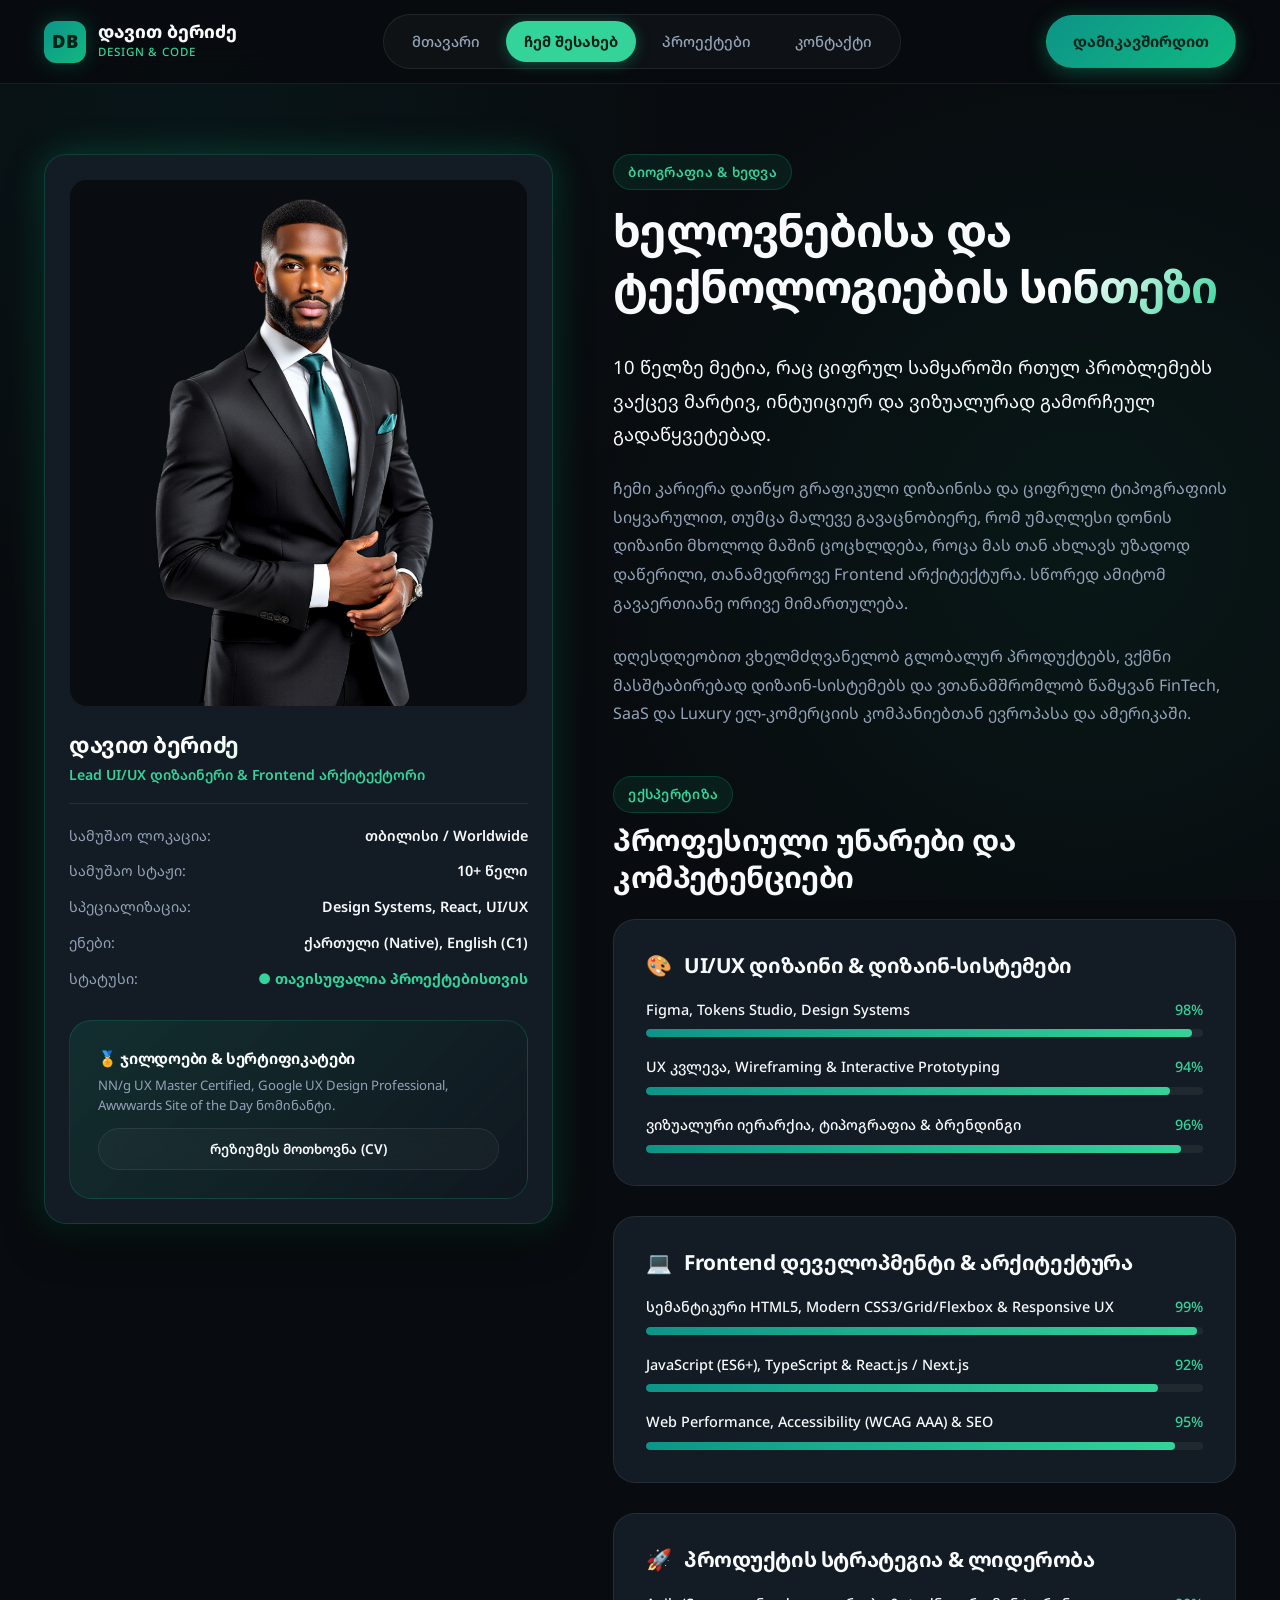
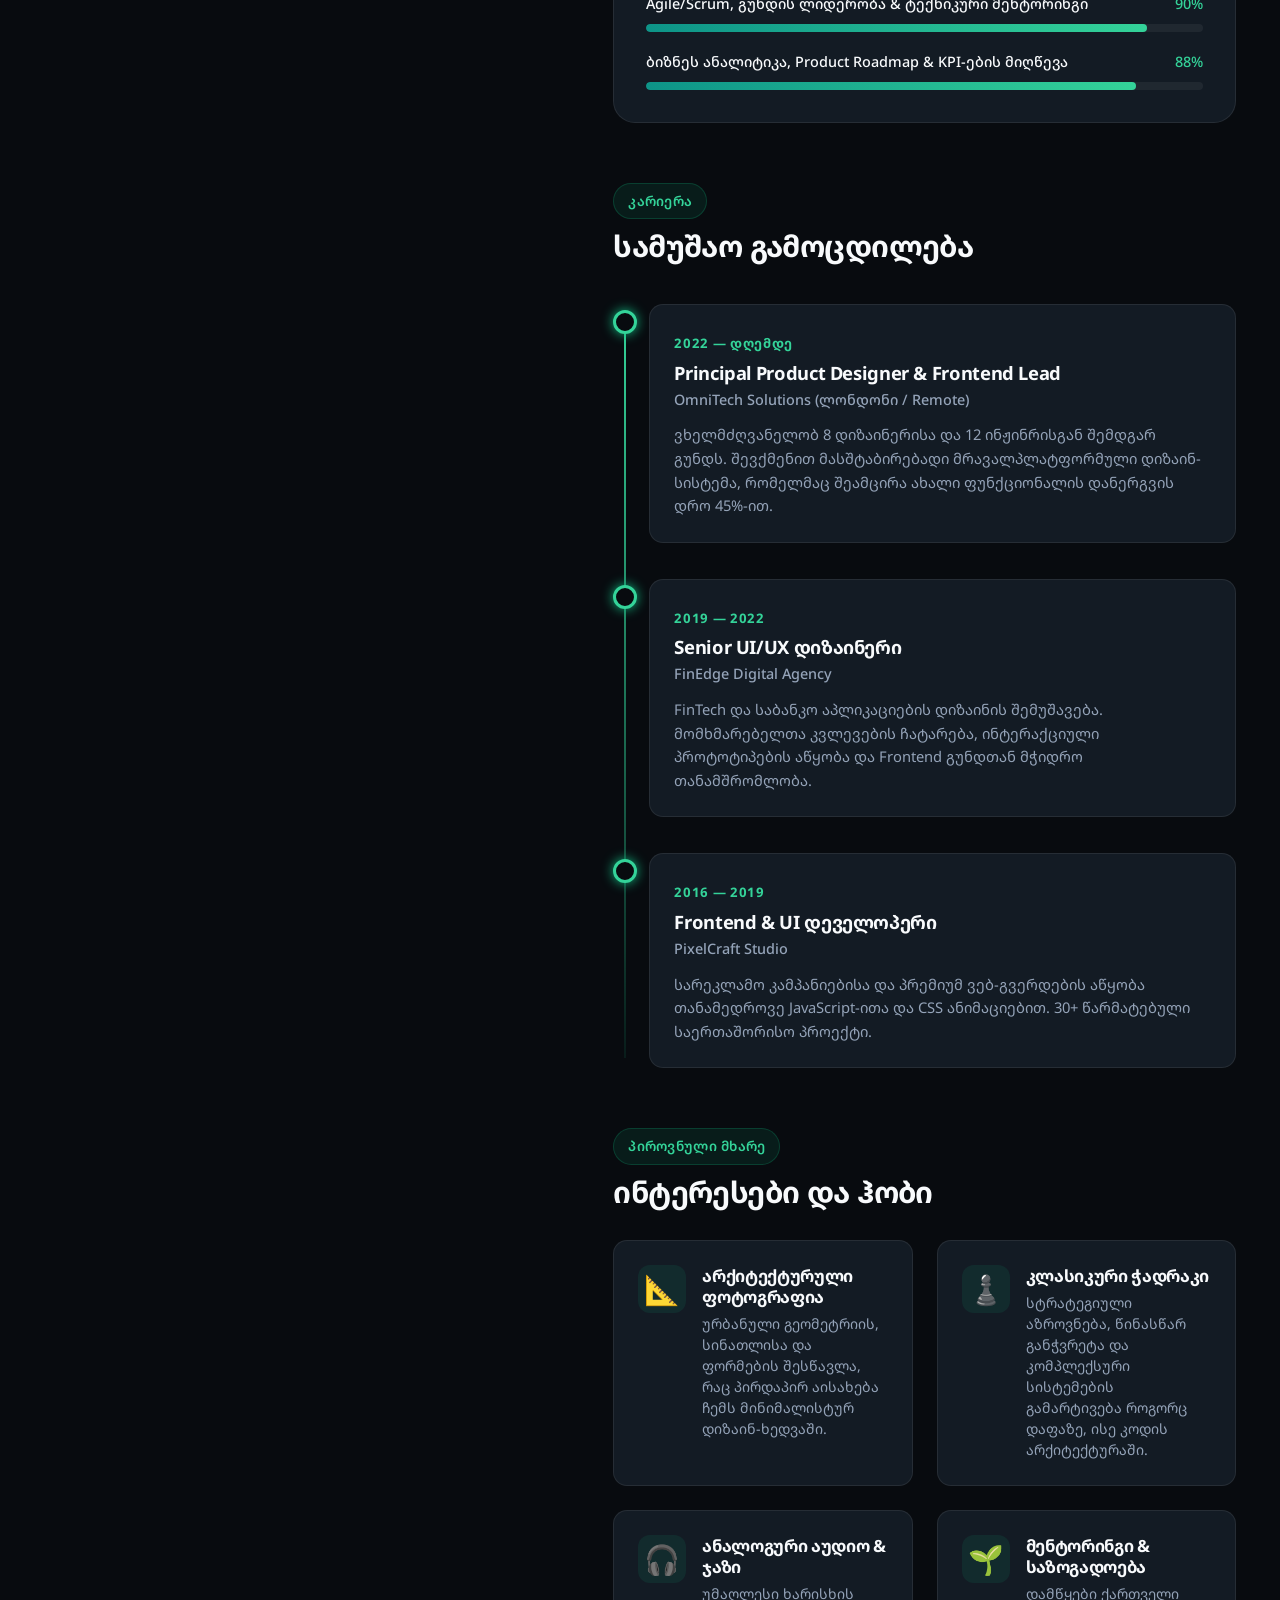
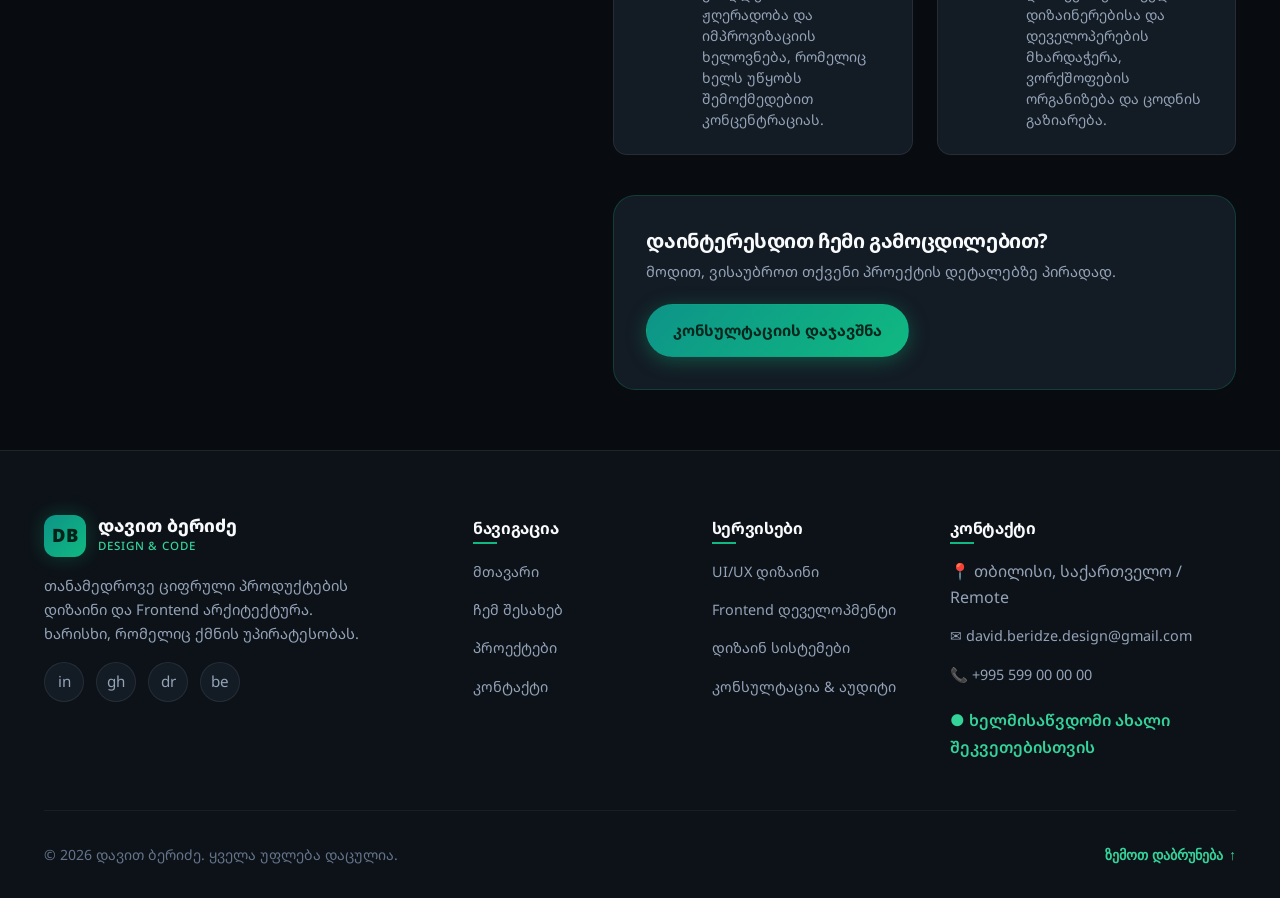
==== about.html @ 2d53b2ba "Add files via upload" ====
<!DOCTYPE html>
<html lang="ka">
<head>
  <meta charset="UTF-8">
  <meta name="viewport" content="width=device-width, initial-scale=1.0">
  <title>ჩემ შესახებ — დავით ბერიძე | Lead UI/UX დიზაინერი & Frontend არქიტექტორი</title>
  <meta name="description" content="დავით ბერიძის დეტალური ბიოგრაფია, 10+ წლიანი გამოცდილება, ტექნოლოგიური უნარები, კარიერული გზა და ინტერესები.">
  
  <!-- Google Fonts: Noto Sans Georgian & Inter -->
  <link rel="preconnect" href="https://fonts.googleapis.com">
  <link rel="preconnect" href="https://fonts.gstatic.com" crossorigin>
  <link href="https://fonts.googleapis.com/css2?family=Inter:wght@300;400;500;600;700;800&family=Noto+Sans+Georgian:wght@300;400;500;600;700;800&display=swap" rel="stylesheet">
  
  <!-- External Master Stylesheet -->
  <link rel="stylesheet" href="assets/css/style.css">

  <!-- Embedded Component Styles -->
  <style>
    /* About Page Specific Styles */
    .about-hero {
      padding: 70px 0 60px 0;
      position: relative;
    }

    .about-grid {
      display: grid;
      grid-template-columns: 0.9fr 1.1fr;
      gap: 60px;
      align-items: flex-start;
    }

    .about-profile-card {
      position: sticky;
      top: 110px;
      background: var(--bg-surface);
      border: 1px solid var(--emerald-border);
      border-radius: var(--radius-lg);
      padding: 24px;
      box-shadow: 0 20px 45px -10px rgba(0, 0, 0, 0.6), var(--shadow-glow);
    }

    .about-image-holder {
      border-radius: 18px;
      overflow: hidden;
      background: #090c10;
      aspect-ratio: 1 / 1.15;
      margin-bottom: 24px;
      position: relative;
      border: 1px solid rgba(255,255,255,0.06);
    }

    .about-image-holder img {
      width: 100%;
      height: 100%;
      object-fit: cover;
      object-position: top center;
    }

    .profile-meta-list {
      list-style: none;
      display: flex;
      flex-direction: column;
      gap: 12px;
      border-top: 1px solid var(--border-subtle);
      padding-top: 20px;
      margin-top: 10px;
      font-size: 0.9rem;
    }

    .profile-meta-item {
      display: flex;
      justify-content: space-between;
      color: var(--text-secondary);
    }

    .profile-meta-item strong {
      color: var(--text-primary);
      font-weight: 600;
    }

    /* Bio Narrative */
    .about-content-body h1 {
      font-size: 2.8rem;
      margin-bottom: 20px;
      letter-spacing: -0.02em;
    }

    .lead-paragraph {
      font-size: 1.15rem;
      line-height: 1.8;
      color: var(--text-primary);
      margin-bottom: 24px;
      font-weight: 400;
    }

    .bio-text {
      font-size: 1rem;
      line-height: 1.8;
      color: var(--text-secondary);
      margin-bottom: 24px;
    }

    /* Skills Grid */
    .skills-category {
      background: var(--bg-surface);
      border: 1px solid var(--border-subtle);
      border-radius: var(--radius-lg);
      padding: 32px;
      margin-bottom: 30px;
      transition: all var(--transition-normal);
    }

    .skills-category:hover {
      border-color: var(--emerald-border);
      box-shadow: 0 10px 25px -5px rgba(0,0,0,0.4);
    }

    .skills-category h3 {
      font-size: 1.3rem;
      margin-bottom: 20px;
      display: flex;
      align-items: center;
      gap: 12px;
    }

    .skill-bar-wrap {
      margin-bottom: 18px;
    }

    .skill-bar-wrap:last-child {
      margin-bottom: 0;
    }

    .skill-info {
      display: flex;
      justify-content: space-between;
      margin-bottom: 8px;
      font-size: 0.9rem;
      font-weight: 500;
    }

    .skill-progress-bg {
      height: 8px;
      background: rgba(255, 255, 255, 0.06);
      border-radius: var(--radius-full);
      overflow: hidden;
      position: relative;
    }

    .skill-progress-fill {
      height: 100%;
      background: linear-gradient(90deg, var(--emerald-teal), var(--emerald-light));
      border-radius: var(--radius-full);
    }

    /* Timeline Section */
    .timeline {
      position: relative;
      padding-left: 36px;
      margin-top: 40px;
    }

    .timeline::before {
      content: '';
      position: absolute;
      left: 11px;
      top: 10px;
      bottom: 10px;
      width: 2px;
      background: linear-gradient(180deg, var(--emerald-light) 0%, rgba(16, 185, 129, 0.1) 100%);
    }

    .timeline-item {
      position: relative;
      margin-bottom: 36px;
    }

    .timeline-item:last-child {
      margin-bottom: 0;
    }

    .timeline-dot {
      position: absolute;
      left: -36px;
      top: 6px;
      width: 24px;
      height: 24px;
      border-radius: 50%;
      background: var(--bg-primary);
      border: 3px solid var(--emerald-light);
      box-shadow: 0 0 12px var(--emerald-primary);
    }

    .timeline-card {
      background: var(--bg-surface);
      border: 1px solid var(--border-subtle);
      border-radius: var(--radius-md);
      padding: 24px;
      transition: all var(--transition-normal);
    }

    .timeline-card:hover {
      border-color: var(--emerald-border);
      transform: translateX(6px);
    }

    .timeline-period {
      font-size: 0.82rem;
      color: var(--emerald-light);
      font-weight: 700;
      margin-bottom: 6px;
      display: inline-block;
      text-transform: uppercase;
      letter-spacing: 0.05em;
    }

    .timeline-role {
      font-size: 1.15rem;
      margin-bottom: 4px;
      color: var(--text-primary);
    }

    .timeline-company {
      font-size: 0.9rem;
      color: var(--text-secondary);
      margin-bottom: 12px;
      font-weight: 500;
    }

    .timeline-desc {
      font-size: 0.92rem;
      color: var(--text-secondary);
      line-height: 1.6;
    }

    /* Hobbies Grid */
    .hobbies-grid {
      display: grid;
      grid-template-columns: repeat(2, 1fr);
      gap: 24px;
      margin-top: 30px;
    }

    .hobby-card {
      background: var(--bg-surface);
      border: 1px solid var(--border-subtle);
      border-radius: var(--radius-md);
      padding: 24px;
      display: flex;
      align-items: flex-start;
      gap: 16px;
      transition: all var(--transition-normal);
    }

    .hobby-card:hover {
      border-color: var(--emerald-border);
      transform: translateY(-4px);
    }

    .hobby-icon {
      font-size: 1.8rem;
      background: rgba(16, 185, 129, 0.1);
      width: 48px;
      height: 48px;
      border-radius: 12px;
      display: flex;
      align-items: center;
      justify-content: center;
      flex-shrink: 0;
    }

    .hobby-info h4 {
      font-size: 1.05rem;
      margin-bottom: 6px;
      color: var(--text-primary);
    }

    .hobby-info p {
      font-size: 0.88rem;
      color: var(--text-secondary);
      line-height: 1.5;
    }

    /* Aside Highlights Widget */
    .aside-highlight-box {
      background: linear-gradient(135deg, rgba(16, 185, 129, 0.12) 0%, rgba(13, 20, 28, 0.6) 100%), var(--bg-surface);
      border: 1px solid var(--emerald-border);
      border-radius: var(--radius-lg);
      padding: 28px;
      margin-top: 30px;
    }

    @media (max-width: 1024px) {
      .about-hero {
        padding: 48px 0 40px 0;
      }
      .about-grid {
        grid-template-columns: 1fr;
        gap: 44px;
      }
      .about-profile-card {
        position: static;
        max-width: 460px;
        margin: 0 auto;
        width: 100%;
      }
      .about-content-body h1 {
        font-size: clamp(2rem, 4.5vw, 2.5rem);
      }
    }

    @media (max-width: 768px) {
      .about-hero {
        padding: 36px 0;
      }
      .about-content-body h1 {
        font-size: clamp(1.75rem, 6vw, 2.2rem);
      }
      .lead-paragraph {
        font-size: 1.05rem;
      }
      .skills-category {
        padding: 24px 20px;
        margin-bottom: 20px;
      }
      .skills-category h3 {
        font-size: 1.12rem;
      }
      .skill-info {
        gap: 12px;
        align-items: flex-start;
      }
      .hobbies-grid {
        grid-template-columns: 1fr;
        gap: 16px;
      }
      .timeline {
        padding-left: 28px;
      }
      .timeline::before {
        left: 7px;
      }
      .timeline-dot {
        left: -28px;
        width: 18px;
        height: 18px;
        top: 8px;
      }
      .timeline-card {
        padding: 20px 18px;
      }
    }

    @media (max-width: 480px) {
      .about-profile-card {
        padding: 18px;
      }
      .profile-meta-item {
        flex-direction: column;
        gap: 2px;
      }
      .aside-highlight-box {
        padding: 20px;
      }
      .hobby-card {
        padding: 18px;
        flex-direction: column;
        gap: 12px;
      }
    }
  </style>
</head>
<body>

  <!-- ==========================================================================
       HEADER & NAVIGATION (<header>, <nav>)
       ========================================================================== -->
  <header class="site-header">
    <div class="container header-container">
      <a href="index.html" class="site-logo" aria-label="დავით ბერიძე — მთავარი">
        <div class="logo-symbol">DB</div>
        <div class="logo-text">
          <span class="logo-name">დავით ბერიძე</span>
          <span class="logo-sub">Design & Code</span>
        </div>
      </a>

      <!-- Main Navigation Menu (Desktop Bar + Tablet/Phone Slide Drawer) -->
      <nav class="main-nav" id="main-navigation" aria-label="მთავარი ნავიგაცია">
        <div class="nav-drawer-header">
          <span class="nav-drawer-label">მენიუ</span>
          <span class="nav-drawer-status"><span class="badge-dot"></span> Online</span>
        </div>

        <ul class="nav-list">
          <li><a href="index.html" class="nav-link">მთავარი</a></li>
          <li><a href="about.html" class="nav-link active" aria-current="page">ჩემ შესახებ</a></li>
          <li><a href="projects.html" class="nav-link">პროექტები</a></li>
          <li><a href="contact.html" class="nav-link">კონტაქტი</a></li>
        </ul>

        <div class="nav-drawer-footer">
          <a href="contact.html" class="btn btn-primary">დამიკავშირდით →</a>
          <div class="nav-drawer-contact">
            <span>თბილისი, საქართველო / Remote</span>
            <a href="mailto:david.beridze.design@gmail.com">david.beridze.design@gmail.com</a>
          </div>
        </div>
      </nav>

      <div class="header-actions">
        <a href="contact.html" class="btn btn-primary">დამიკავშირდით</a>
        <button class="mobile-nav-toggle" type="button" aria-label="მენიუს გახსნა" aria-expanded="false" aria-controls="main-navigation">
          <span class="hamburger-box" aria-hidden="true">
            <span class="hamburger-line"></span>
            <span class="hamburger-line"></span>
            <span class="hamburger-line"></span>
          </span>
        </button>
      </div>
    </div>
  </header>
  <div class="nav-backdrop" aria-hidden="true"></div>

  <!-- ==========================================================================
       MAIN CONTENT (<main>)
       ========================================================================== -->
  <main>
    <section class="about-hero">
      <div class="container">
        
        <div class="about-grid">
          
          <!-- LEFT COLUMN: Profile Visual & Aside (<aside>) -->
          <aside class="about-profile-card" aria-label="პროფილის მოკლე მონაცემები">
            <div class="about-image-holder">
              <img src="assets/images/profile.png" alt="დავით ბერიძე — პორტრეტი">
            </div>

            <h2 style="font-size: 1.4rem; margin-bottom: 4px;" class="text-gradient">დავით ბერიძე</h2>
            <p style="color: var(--emerald-light); font-size: 0.88rem; font-weight: 600; margin-bottom: 16px;">Lead UI/UX დიზაინერი & Frontend არქიტექტორი</p>

            <ul class="profile-meta-list">
              <li class="profile-meta-item">
                <span>სამუშაო ლოკაცია:</span>
                <strong>თბილისი / Worldwide</strong>
              </li>
              <li class="profile-meta-item">
                <span>სამუშაო სტაჟი:</span>
                <strong>10+ წელი</strong>
              </li>
              <li class="profile-meta-item">
                <span>სპეციალიზაცია:</span>
                <strong>Design Systems, React, UI/UX</strong>
              </li>
              <li class="profile-meta-item">
                <span>ენები:</span>
                <strong>ქართული (Native), English (C1)</strong>
              </li>
              <li class="profile-meta-item">
                <span>სტატუსი:</span>
                <span style="color: var(--emerald-light); font-weight: 700;">● თავისუფალია პროექტებისთვის</span>
              </li>
            </ul>

            <div class="aside-highlight-box">
              <h4 style="font-size: 0.95rem; margin-bottom: 8px; color: var(--text-primary);">🏅 ჯილდოები & სერტიფიკატები</h4>
              <p style="font-size: 0.82rem; color: var(--text-secondary); line-height: 1.5; margin-bottom: 12px;">
                NN/g UX Master Certified, Google UX Design Professional, Awwwards Site of the Day ნომინანტი.
              </p>
              <a href="contact.html" class="btn btn-outline" style="width: 100%; font-size: 0.85rem; padding: 9px 16px;">რეზიუმეს მოთხოვნა (CV)</a>
            </div>
          </aside>

          <!-- RIGHT COLUMN: Detailed Story, Skills & Experience (<section>, <article>) -->
          <div class="about-content-body">
            
            <header style="margin-bottom: 36px;">
              <span class="badge" style="margin-bottom: 12px;">ბიოგრაფია & ხედვა</span>
              <h1>ხელოვნებისა და ტექნოლოგიების <span class="text-gradient">სინთეზი</span></h1>
            </header>

            <article style="margin-bottom: 48px;">
              <p class="lead-paragraph">
                10 წელზე მეტია, რაც ციფრულ სამყაროში რთულ პრობლემებს ვაქცევ მარტივ, ინტუიციურ და ვიზუალურად გამორჩეულ გადაწყვეტებად.
              </p>
              <p class="bio-text">
                ჩემი კარიერა დაიწყო გრაფიკული დიზაინისა და ციფრული ტიპოგრაფიის სიყვარულით, თუმცა მალევე გავაცნობიერე, რომ უმაღლესი დონის დიზაინი მხოლოდ მაშინ ცოცხლდება, როცა მას თან ახლავს უზადოდ დაწერილი, თანამედროვე Frontend არქიტექტურა. სწორედ ამიტომ გავაერთიანე ორივე მიმართულება.
              </p>
              <p class="bio-text">
                დღესდღეობით ვხელმძღვანელობ გლობალურ პროდუქტებს, ვქმნი მასშტაბირებად დიზაინ-სისტემებს და ვთანამშრომლობ წამყვან FinTech, SaaS და Luxury ელ-კომერციის კომპანიებთან ევროპასა და ამერიკაში.
              </p>
            </article>

            <!-- SKILLS MATRIX SECTION (<section>) -->
            <section style="margin-bottom: 60px;" aria-label="პროფესიული უნარები">
              <header style="margin-bottom: 24px;">
                <span class="badge" style="margin-bottom: 8px;">ექსპერტიზა</span>
                <h2 style="font-size: 1.85rem;">პროფესიული უნარები და კომპეტენციები</h2>
              </header>

              <!-- Category 1: UI/UX & Design Systems -->
              <article class="skills-category">
                <h3><span>🎨</span> UI/UX დიზაინი & დიზაინ-სისტემები</h3>
                
                <div class="skill-bar-wrap">
                  <div class="skill-info">
                    <span>Figma, Tokens Studio, Design Systems</span>
                    <span style="color: var(--emerald-light);">98%</span>
                  </div>
                  <div class="skill-progress-bg">
                    <div class="skill-progress-fill" style="width: 98%;"></div>
                  </div>
                </div>

                <div class="skill-bar-wrap">
                  <div class="skill-info">
                    <span>UX კვლევა, Wireframing & Interactive Prototyping</span>
                    <span style="color: var(--emerald-light);">94%</span>
                  </div>
                  <div class="skill-progress-bg">
                    <div class="skill-progress-fill" style="width: 94%;"></div>
                  </div>
                </div>

                <div class="skill-bar-wrap">
                  <div class="skill-info">
                    <span>ვიზუალური იერარქია, ტიპოგრაფია & ბრენდინგი</span>
                    <span style="color: var(--emerald-light);">96%</span>
                  </div>
                  <div class="skill-progress-bg">
                    <div class="skill-progress-fill" style="width: 96%;"></div>
                  </div>
                </div>
              </article>

              <!-- Category 2: Frontend Engineering -->
              <article class="skills-category">
                <h3><span>💻</span> Frontend დეველოპმენტი & არქიტექტურა</h3>

                <div class="skill-bar-wrap">
                  <div class="skill-info">
                    <span>სემანტიკური HTML5, Modern CSS3/Grid/Flexbox & Responsive UX</span>
                    <span style="color: var(--emerald-light);">99%</span>
                  </div>
                  <div class="skill-progress-bg">
                    <div class="skill-progress-fill" style="width: 99%;"></div>
                  </div>
                </div>

                <div class="skill-bar-wrap">
                  <div class="skill-info">
                    <span>JavaScript (ES6+), TypeScript & React.js / Next.js</span>
                    <span style="color: var(--emerald-light);">92%</span>
                  </div>
                  <div class="skill-progress-bg">
                    <div class="skill-progress-fill" style="width: 92%;"></div>
                  </div>
                </div>

                <div class="skill-bar-wrap">
                  <div class="skill-info">
                    <span>Web Performance, Accessibility (WCAG AAA) & SEO</span>
                    <span style="color: var(--emerald-light);">95%</span>
                  </div>
                  <div class="skill-progress-bg">
                    <div class="skill-progress-fill" style="width: 95%;"></div>
                  </div>
                </div>
              </article>

              <!-- Category 3: Strategy & Leadership -->
              <article class="skills-category">
                <h3><span>🚀</span> პროდუქტის სტრატეგია & ლიდერობა</h3>

                <div class="skill-bar-wrap">
                  <div class="skill-info">
                    <span>Agile/Scrum, გუნდის ლიდერობა & ტექნიკური მენტორინგი</span>
                    <span style="color: var(--emerald-light);">90%</span>
                  </div>
                  <div class="skill-progress-bg">
                    <div class="skill-progress-fill" style="width: 90%;"></div>
                  </div>
                </div>

                <div class="skill-bar-wrap">
                  <div class="skill-info">
                    <span>ბიზნეს ანალიტიკა, Product Roadmap & KPI-ების მიღწევა</span>
                    <span style="color: var(--emerald-light);">88%</span>
                  </div>
                  <div class="skill-progress-bg">
                    <div class="skill-progress-fill" style="width: 88%;"></div>
                  </div>
                </div>
              </article>
            </section>

            <!-- WORK EXPERIENCE TIMELINE (<section>) -->
            <section style="margin-bottom: 60px;" aria-label="სამუშაო გამოცდილება">
              <header style="margin-bottom: 24px;">
                <span class="badge" style="margin-bottom: 8px;">კარიერა</span>
                <h2 style="font-size: 1.85rem;">სამუშაო გამოცდილება</h2>
              </header>

              <div class="timeline">
                
                <article class="timeline-item">
                  <div class="timeline-dot"></div>
                  <div class="timeline-card">
                    <span class="timeline-period">2022 — დღემდე</span>
                    <h3 class="timeline-role">Principal Product Designer & Frontend Lead</h3>
                    <div class="timeline-company">OmniTech Solutions (ლონდონი / Remote)</div>
                    <p class="timeline-desc">
                      ვხელმძღვანელობ 8 დიზაინერისა და 12 ინჟინრისგან შემდგარ გუნდს. შევქმენით მასშტაბირებადი მრავალპლატფორმული დიზაინ-სისტემა, რომელმაც შეამცირა ახალი ფუნქციონალის დანერგვის დრო 45%-ით.
                    </p>
                  </div>
                </article>

                <article class="timeline-item">
                  <div class="timeline-dot"></div>
                  <div class="timeline-card">
                    <span class="timeline-period">2019 — 2022</span>
                    <h3 class="timeline-role">Senior UI/UX დიზაინერი</h3>
                    <div class="timeline-company">FinEdge Digital Agency</div>
                    <p class="timeline-desc">
                      FinTech და საბანკო აპლიკაციების დიზაინის შემუშავება. მომხმარებელთა კვლევების ჩატარება, ინტერაქციული პროტოტიპების აწყობა და Frontend გუნდთან მჭიდრო თანამშრომლობა.
                    </p>
                  </div>
                </article>

                <article class="timeline-item">
                  <div class="timeline-dot"></div>
                  <div class="timeline-card">
                    <span class="timeline-period">2016 — 2019</span>
                    <h3 class="timeline-role">Frontend & UI დეველოპერი</h3>
                    <div class="timeline-company">PixelCraft Studio</div>
                    <p class="timeline-desc">
                      სარეკლამო კამპანიებისა და პრემიუმ ვებ-გვერდების აწყობა თანამედროვე JavaScript-ითა და CSS ანიმაციებით. 30+ წარმატებული საერთაშორისო პროექტი.
                    </p>
                  </div>
                </article>

              </div>
            </section>

            <!-- HOBBIES & INTERESTS SECTION (<section>) -->
            <section style="margin-bottom: 40px;" aria-label="ჰობი და ინტერესები">
              <header style="margin-bottom: 20px;">
                <span class="badge" style="margin-bottom: 8px;">პიროვნული მხარე</span>
                <h2 style="font-size: 1.85rem;">ინტერესები და ჰობი</h2>
              </header>

              <div class="hobbies-grid">
                
                <article class="hobby-card">
                  <div class="hobby-icon">📐</div>
                  <div class="hobby-info">
                    <h4>არქიტექტურული ფოტოგრაფია</h4>
                    <p>ურბანული გეომეტრიის, სინათლისა და ფორმების შესწავლა, რაც პირდაპირ აისახება ჩემს მინიმალისტურ დიზაინ-ხედვაში.</p>
                  </div>
                </article>

                <article class="hobby-card">
                  <div class="hobby-icon">♟️</div>
                  <div class="hobby-info">
                    <h4>კლასიკური ჭადრაკი</h4>
                    <p>სტრატეგიული აზროვნება, წინასწარ განჭვრეტა და კომპლექსური სისტემების გამარტივება როგორც დაფაზე, ისე კოდის არქიტექტურაში.</p>
                  </div>
                </article>

                <article class="hobby-card">
                  <div class="hobby-icon">🎧</div>
                  <div class="hobby-info">
                    <h4>ანალოგური აუდიო & ჯაზი</h4>
                    <p>უმაღლესი ხარისხის ჟღერადობა და იმპროვიზაციის ხელოვნება, რომელიც ხელს უწყობს შემოქმედებით კონცენტრაციას.</p>
                  </div>
                </article>

                <article class="hobby-card">
                  <div class="hobby-icon">🌱</div>
                  <div class="hobby-info">
                    <h4>მენტორინგი & საზოგადოება</h4>
                    <p>დამწყები ქართველი დიზაინერებისა და დეველოპერების მხარდაჭერა, ვორქშოფების ორგანიზება და ცოდნის გაზიარება.</p>
                  </div>
                </article>

              </div>
            </section>

            <!-- Quick Action Box -->
            <div style="background: var(--bg-surface); border: 1px solid var(--emerald-border); border-radius: var(--radius-lg); padding: 32px; display: flex; align-items: center; justify-content: space-between; gap: 20px; flex-wrap: wrap;">
              <div>
                <h3 style="font-size: 1.25rem; margin-bottom: 6px;">დაინტერესდით ჩემი გამოცდილებით?</h3>
                <p style="font-size: 0.92rem; color: var(--text-secondary);">მოდით, ვისაუბროთ თქვენი პროექტის დეტალებზე პირადად.</p>
              </div>
              <a href="contact.html" class="btn btn-primary">კონსულტაციის დაჯავშნა</a>
            </div>

          </div>

        </div>

      </div>
    </section>
  </main>

  <!-- ==========================================================================
       SITE FOOTER (<footer>)
       ========================================================================== -->
  <footer class="site-footer">
    <div class="container">
      <div class="footer-top">
        <div class="footer-brand">
          <a href="index.html" class="site-logo">
            <div class="logo-symbol">DB</div>
            <div class="logo-text">
              <span class="logo-name">დავით ბერიძე</span>
              <span class="logo-sub">Design & Code</span>
            </div>
          </a>
          <p>თანამედროვე ციფრული პროდუქტების დიზაინი და Frontend არქიტექტურა. ხარისხი, რომელიც ქმნის უპირატესობას.</p>
          <div class="social-links">
            <a href="https://linkedin.com" target="_blank" rel="noopener noreferrer" class="social-link" aria-label="LinkedIn">in</a>
            <a href="https://github.com" target="_blank" rel="noopener noreferrer" class="social-link" aria-label="GitHub">gh</a>
            <a href="https://dribbble.com" target="_blank" rel="noopener noreferrer" class="social-link" aria-label="Dribbble">dr</a>
            <a href="https://behance.net" target="_blank" rel="noopener noreferrer" class="social-link" aria-label="Behance">be</a>
          </div>
        </div>

        <div class="footer-col">
          <h4>ნავიგაცია</h4>
          <ul class="footer-links">
            <li><a href="index.html">მთავარი</a></li>
            <li><a href="about.html">ჩემ შესახებ</a></li>
            <li><a href="projects.html">პროექტები</a></li>
            <li><a href="contact.html">კონტაქტი</a></li>
          </ul>
        </div>

        <div class="footer-col">
          <h4>სერვისები</h4>
          <ul class="footer-links">
            <li><a href="projects.html">UI/UX დიზაინი</a></li>
            <li><a href="projects.html">Frontend დეველოპმენტი</a></li>
            <li><a href="projects.html">დიზაინ სისტემები</a></li>
            <li><a href="contact.html">კონსულტაცია & აუდიტი</a></li>
          </ul>
        </div>

        <div class="footer-col">
          <h4>კონტაქტი</h4>
          <ul class="footer-links">
            <li style="color: var(--text-secondary);">📍 თბილისი, საქართველო / Remote</li>
            <li><a href="mailto:david.beridze.design@gmail.com">✉ david.beridze.design@gmail.com</a></li>
            <li><a href="tel:+995599000000">📞 +995 599 00 00 00</a></li>
            <li style="color: var(--emerald-light); font-weight: 600; margin-top: 8px;">● ხელმისაწვდომი ახალი შეკვეთებისთვის</li>
          </ul>
        </div>
      </div>

      <div class="footer-bottom">
        <div>
          © <span id="current-year">2026</span> დავით ბერიძე. ყველა უფლება დაცულია.
        </div>
        <button class="back-to-top" aria-label="ზემოთ დაბრუნება">
          <span>ზემოთ დაბრუნება</span>
          <span>↑</span>
        </button>
      </div>
    </div>
  </footer>

  <!-- Main JavaScript File -->
  <script src="assets/js/main.js"></script>
</body>
</html>
---- assets/css/style.css ----
/* ==========================================================================
   PORTFOLIO DESIGN SYSTEM & STYLESHEET
   Persona: დავით ბერიძე — Lead UI/UX დიზაინერი & Frontend არქიტექტორი
   Color Palette: Deep Obsidian, Tailored White, Silk Emerald (#10b981 & #0d9488)
   ========================================================================== */

@import url('https://fonts.googleapis.com/css2?family=Inter:wght@300;400;500;600;700;800&family=Noto+Sans+Georgian:wght@300;400;500;600;700;800&display=swap');

:root {
  /* Colors */
  --bg-primary: #080b0f;
  --bg-secondary: #0d1218;
  --bg-surface: #131b24;
  --bg-surface-elevated: #1a2533;
  --bg-glass: rgba(19, 27, 36, 0.75);
  --bg-glass-card: rgba(20, 30, 42, 0.65);
  
  --emerald-primary: #10b981;
  --emerald-light: #34d399;
  --emerald-dark: #047857;
  --emerald-teal: #0d9488;
  --emerald-glow: rgba(16, 185, 129, 0.28);
  --emerald-border: rgba(16, 185, 129, 0.22);
  
  --gold-accent: #f59e0b;
  --gold-glow: rgba(245, 158, 11, 0.2);

  --text-primary: #f8fafc;
  --text-secondary: #94a3b8;
  --text-muted: #64748b;
  --border-subtle: rgba(255, 255, 255, 0.08);
  --border-focus: rgba(16, 185, 129, 0.5);

  /* Typography */
  --font-family: 'Noto Sans Georgian', 'Inter', -apple-system, BlinkMacSystemFont, "Segoe UI", Roboto, sans-serif;
  
  /* Layout & Transitions */
  --container-max: 1240px;
  --header-height: 84px;
  --radius-sm: 8px;
  --radius-md: 14px;
  --radius-lg: 22px;
  --radius-full: 9999px;
  --transition-fast: 0.2s cubic-bezier(0.4, 0, 0.2, 1);
  --transition-normal: 0.35s cubic-bezier(0.16, 1, 0.3, 1);
  --shadow-card: 0 10px 30px -10px rgba(0, 0, 0, 0.5);
  --shadow-glow: 0 0 35px var(--emerald-glow);
}

/* Base Reset & Box Sizing */
*, *::before, *::after {
  box-sizing: border-box;
  margin: 0;
  padding: 0;
}

html {
  font-family: var(--font-family);
  font-size: 16px;
  scroll-behavior: smooth;
  background-color: var(--bg-primary);
  color: var(--text-primary);
  -webkit-font-smoothing: antialiased;
  -moz-osx-font-smoothing: grayscale;
}

body {
  min-height: 100vh;
  display: flex;
  flex-direction: column;
  overflow-x: hidden;
  background: 
    radial-gradient(circle at 15% 15%, rgba(13, 148, 136, 0.08) 0%, transparent 40%),
    radial-gradient(circle at 85% 60%, rgba(16, 185, 129, 0.07) 0%, transparent 45%),
    var(--bg-primary);
  background-attachment: fixed;
  line-height: 1.65;
}

/* Custom Scrollbar */
::-webkit-scrollbar {
  width: 9px;
}
::-webkit-scrollbar-track {
  background: var(--bg-primary);
}
::-webkit-scrollbar-thumb {
  background: #1e293b;
  border-radius: var(--radius-full);
  border: 2px solid var(--bg-primary);
}
::-webkit-scrollbar-thumb:hover {
  background: var(--emerald-teal);
}

/* Links & Typography */
a {
  color: inherit;
  text-decoration: none;
  transition: color var(--transition-fast);
}

h1, h2, h3, h4, h5, h6 {
  color: var(--text-primary);
  font-weight: 700;
  line-height: 1.25;
  letter-spacing: -0.02em;
}

p {
  color: var(--text-secondary);
}

img {
  max-width: 100%;
  height: auto;
  display: block;
}

/* Layout Container */
.container {
  width: 100%;
  max-width: var(--container-max);
  margin-left: auto;
  margin-right: auto;
  padding-left: 24px;
  padding-right: 24px;
}

/* Subtle Gradient Text Utility */
.text-gradient {
  background: linear-gradient(135deg, #ffffff 30%, var(--emerald-light) 100%);
  -webkit-background-clip: text;
  -webkit-text-fill-color: transparent;
}

.text-gradient-emerald {
  background: linear-gradient(135deg, var(--emerald-light) 0%, var(--emerald-teal) 100%);
  -webkit-background-clip: text;
  -webkit-text-fill-color: transparent;
}

/* Badge Component */
.badge {
  display: inline-flex;
  align-items: center;
  gap: 8px;
  padding: 6px 14px;
  background: rgba(16, 185, 129, 0.1);
  border: 1px solid var(--emerald-border);
  border-radius: var(--radius-full);
  font-size: 0.85rem;
  font-weight: 600;
  color: var(--emerald-light);
  letter-spacing: 0.02em;
}

.badge-dot {
  width: 8px;
  height: 8px;
  border-radius: 50%;
  background-color: var(--emerald-primary);
  box-shadow: 0 0 10px var(--emerald-primary);
  animation: pulse-dot 2s infinite ease-in-out;
}

@keyframes pulse-dot {
  0%, 100% { transform: scale(1); opacity: 1; }
  50% { transform: scale(1.3); opacity: 0.6; }
}

/* Buttons */
.btn {
  display: inline-flex;
  align-items: center;
  justify-content: center;
  gap: 10px;
  padding: 13px 26px;
  border-radius: var(--radius-full);
  font-weight: 600;
  font-size: 0.95rem;
  cursor: pointer;
  transition: all var(--transition-normal);
  border: 1px solid transparent;
  position: relative;
  overflow: hidden;
}

.btn-primary {
  background: linear-gradient(135deg, var(--emerald-teal) 0%, var(--emerald-primary) 100%);
  color: #04261d;
  font-weight: 700;
  box-shadow: 0 4px 20px rgba(16, 185, 129, 0.35);
}

.btn-primary:hover {
  transform: translateY(-2px);
  box-shadow: 0 8px 25px rgba(16, 185, 129, 0.5);
  color: #021a13;
}

.btn-outline {
  background: rgba(255, 255, 255, 0.03);
  color: var(--text-primary);
  border-color: var(--border-subtle);
  backdrop-filter: blur(8px);
}

.btn-outline:hover {
  background: rgba(16, 185, 129, 0.08);
  border-color: var(--emerald-border);
  color: var(--emerald-light);
  transform: translateY(-2px);
}

/* ==========================================================================
   HEADER & NAVIGATION (<header>, <nav>)
   ========================================================================== */
.site-header {
  position: sticky;
  top: 0;
  z-index: 1000;
  height: var(--header-height);
  background: rgba(8, 11, 15, 0.85);
  backdrop-filter: blur(20px);
  -webkit-backdrop-filter: blur(20px);
  border-bottom: 1px solid var(--border-subtle);
  transition: all var(--transition-fast);
}

.header-container {
  display: flex;
  align-items: center;
  justify-content: space-between;
  height: 100%;
}

.site-logo {
  display: flex;
  align-items: center;
  gap: 12px;
  font-weight: 800;
  font-size: 1.35rem;
  color: var(--text-primary);
}

.logo-symbol {
  width: 42px;
  height: 42px;
  border-radius: 12px;
  background: linear-gradient(135deg, var(--emerald-teal), var(--emerald-primary));
  display: flex;
  align-items: center;
  justify-content: center;
  color: #052219;
  font-weight: 900;
  font-size: 1.15rem;
  box-shadow: 0 0 20px var(--emerald-glow);
}

.logo-text {
  display: flex;
  flex-direction: column;
}

.logo-name {
  line-height: 1.1;
  font-size: 1.1rem;
}

.logo-sub {
  font-size: 0.72rem;
  color: var(--emerald-light);
  font-weight: 500;
  letter-spacing: 0.08em;
  text-transform: uppercase;
}

/* Nav Menu */
.main-nav {
  display: flex;
  align-items: center;
}

.nav-list {
  display: flex;
  align-items: center;
  gap: 8px;
  list-style: none;
  background: rgba(255, 255, 255, 0.03);
  padding: 6px 10px;
  border-radius: var(--radius-full);
  border: 1px solid var(--border-subtle);
}

.nav-link {
  display: inline-block;
  padding: 8px 18px;
  border-radius: var(--radius-full);
  font-size: 0.92rem;
  font-weight: 500;
  color: var(--text-secondary);
  transition: all var(--transition-fast);
}

.nav-link:hover {
  color: var(--text-primary);
  background: rgba(255, 255, 255, 0.06);
}

.nav-link.active {
  color: #032117;
  background: var(--emerald-light);
  font-weight: 700;
  box-shadow: 0 2px 14px rgba(16, 185, 129, 0.4);
}

.header-actions {
  display: flex;
  align-items: center;
  gap: 16px;
}

/* Mobile & Tablet Hamburger Toggle (Phones & Tablets <= 1024px) */
.mobile-nav-toggle {
  display: none;
  align-items: center;
  justify-content: center;
  width: 44px;
  height: 44px;
  background: rgba(255, 255, 255, 0.03);
  border: 1px solid var(--border-subtle);
  color: var(--text-primary);
  padding: 0;
  border-radius: 12px;
  cursor: pointer;
  position: relative;
  z-index: 1002;
  transition: all var(--transition-fast);
  -webkit-tap-highlight-color: transparent;
}

.mobile-nav-toggle:hover,
.mobile-nav-toggle:focus-visible {
  border-color: var(--emerald-border);
  background: rgba(16, 185, 129, 0.08);
  outline: none;
}

.mobile-nav-toggle[aria-expanded="true"] {
  border-color: var(--emerald-primary);
  background: rgba(16, 185, 129, 0.12);
  box-shadow: 0 0 18px rgba(16, 185, 129, 0.25);
}

.hamburger-box {
  width: 22px;
  height: 16px;
  display: flex;
  flex-direction: column;
  justify-content: space-between;
  position: relative;
}

.hamburger-line {
  display: block;
  width: 100%;
  height: 2px;
  background-color: var(--text-primary);
  border-radius: 4px;
  transition: transform 0.3s cubic-bezier(0.16, 1, 0.3, 1),
              opacity 0.2s ease,
              width 0.3s cubic-bezier(0.16, 1, 0.3, 1),
              background-color 0.2s ease;
  transform-origin: center;
}

.hamburger-line:nth-child(2) {
  width: 75%;
  margin-left: auto;
}

.mobile-nav-toggle:hover .hamburger-line {
  background-color: var(--emerald-light);
}

.mobile-nav-toggle[aria-expanded="true"] .hamburger-line {
  background-color: var(--emerald-light);
}

.mobile-nav-toggle[aria-expanded="true"] .hamburger-line:nth-child(1) {
  transform: translateY(7px) rotate(45deg);
}

.mobile-nav-toggle[aria-expanded="true"] .hamburger-line:nth-child(2) {
  opacity: 0;
  width: 0;
}

.mobile-nav-toggle[aria-expanded="true"] .hamburger-line:nth-child(3) {
  transform: translateY(-7px) rotate(-45deg);
}

/* Mobile & Tablet Navigation Drawer Elements (Hidden on Desktop) */
.nav-drawer-header,
.nav-drawer-footer {
  display: none;
}

.nav-backdrop {
  position: fixed;
  inset: 0;
  background: rgba(4, 7, 11, 0.72);
  backdrop-filter: blur(8px);
  -webkit-backdrop-filter: blur(8px);
  z-index: 998;
  opacity: 0;
  visibility: hidden;
  transition: opacity 0.3s ease, visibility 0.3s ease;
}

.nav-backdrop.active {
  opacity: 1;
  visibility: visible;
}

body.menu-open {
  overflow: hidden;
}

/* ==========================================================================
   FOOTER (<footer>)
   ========================================================================== */
.site-footer {
  margin-top: auto;
  background: var(--bg-secondary);
  border-top: 1px solid var(--border-subtle);
  padding-top: 64px;
  padding-bottom: 32px;
}

.footer-top {
  display: grid;
  grid-template-columns: 2fr 1fr 1fr 1.5fr;
  gap: 48px;
  margin-bottom: 50px;
}

.footer-brand p {
  margin-top: 16px;
  font-size: 0.92rem;
  max-width: 320px;
}

.footer-col h4 {
  font-size: 1rem;
  color: var(--text-primary);
  margin-bottom: 20px;
  position: relative;
  display: inline-block;
}

.footer-col h4::after {
  content: '';
  position: absolute;
  left: 0;
  bottom: -6px;
  width: 24px;
  height: 2px;
  background: var(--emerald-primary);
}

.footer-links {
  list-style: none;
  display: flex;
  flex-direction: column;
  gap: 12px;
}

.footer-links a {
  color: var(--text-secondary);
  font-size: 0.9rem;
}

.footer-links a:hover {
  color: var(--emerald-light);
  padding-left: 4px;
}

.social-links {
  display: flex;
  gap: 12px;
  margin-top: 16px;
}

.social-link {
  width: 40px;
  height: 40px;
  border-radius: 50%;
  background: var(--bg-surface);
  border: 1px solid var(--border-subtle);
  display: flex;
  align-items: center;
  justify-content: center;
  color: var(--text-secondary);
  font-size: 0.95rem;
  transition: all var(--transition-fast);
}

.social-link:hover {
  background: var(--emerald-primary);
  color: #032117;
  border-color: var(--emerald-primary);
  transform: translateY(-3px);
  box-shadow: 0 4px 15px rgba(16, 185, 129, 0.4);
}

.footer-bottom {
  display: flex;
  align-items: center;
  justify-content: space-between;
  padding-top: 32px;
  border-top: 1px solid rgba(255, 255, 255, 0.05);
  font-size: 0.88rem;
  color: var(--text-muted);
}

.back-to-top {
  display: inline-flex;
  align-items: center;
  gap: 6px;
  color: var(--emerald-light);
  font-weight: 600;
  cursor: pointer;
  background: transparent;
  border: none;
  font-size: 0.88rem;
}

.back-to-top:hover {
  color: #ffffff;
}

/* ==========================================================================
   CARDS & COMMON UI PATTERNS (<article>, <section>, <aside>)
   ========================================================================== */
.section-padding {
  padding-top: 90px;
  padding-bottom: 90px;
}

.section-header {
  text-align: center;
  max-width: 680px;
  margin: 0 auto 60px auto;
}

.section-header .badge {
  margin-bottom: 16px;
}

.section-title {
  font-size: 2.35rem;
  margin-bottom: 16px;
}

.section-subtitle {
  font-size: 1.05rem;
  color: var(--text-secondary);
}

/* Glass Surface Card */
.glass-card {
  background: var(--bg-glass-card);
  border: 1px solid var(--border-subtle);
  border-radius: var(--radius-lg);
  backdrop-filter: blur(16px);
  -webkit-backdrop-filter: blur(16px);
  padding: 32px;
  box-shadow: var(--shadow-card);
  transition: all var(--transition-normal);
  position: relative;
  overflow: hidden;
}

.glass-card::before {
  content: '';
  position: absolute;
  top: 0;
  left: 0;
  right: 0;
  height: 1px;
  background: linear-gradient(90deg, transparent, rgba(255,255,255,0.15), transparent);
}

.glass-card:hover {
  border-color: var(--emerald-border);
  transform: translateY(-5px);
  box-shadow: 0 16px 36px -10px rgba(0, 0, 0, 0.6), 0 0 25px rgba(16, 185, 129, 0.15);
}

/* Key Metrics Bar */
.metrics-strip {
  display: grid;
  grid-template-columns: repeat(4, 1fr);
  gap: 24px;
  margin-top: 50px;
}

.metric-item {
  background: var(--bg-surface);
  border: 1px solid var(--border-subtle);
  border-radius: var(--radius-md);
  padding: 24px;
  text-align: center;
  transition: var(--transition-normal);
}

.metric-item:hover {
  border-color: var(--emerald-border);
  transform: translateY(-4px);
}

.metric-number {
  font-size: 2.25rem;
  font-weight: 800;
  color: var(--text-primary);
  margin-bottom: 4px;
}

.metric-label {
  font-size: 0.88rem;
  color: var(--text-secondary);
  font-weight: 500;
}

/* ==========================================================================
   MODAL WINDOW COMPONENT
   ========================================================================== */
.modal-overlay {
  position: fixed;
  top: 0;
  left: 0;
  right: 0;
  bottom: 0;
  background: rgba(4, 7, 10, 0.85);
  backdrop-filter: blur(12px);
  z-index: 2000;
  display: flex;
  align-items: center;
  justify-content: center;
  padding: 24px;
  opacity: 0;
  visibility: hidden;
  transition: all var(--transition-normal);
}

.modal-overlay.active {
  opacity: 1;
  visibility: visible;
}

.modal-container {
  background: var(--bg-surface);
  border: 1px solid var(--emerald-border);
  border-radius: var(--radius-lg);
  max-width: 760px;
  width: 100%;
  max-height: 90vh;
  overflow-y: auto;
  padding: 36px;
  position: relative;
  box-shadow: 0 25px 50px -12px rgba(0, 0, 0, 0.7), var(--shadow-glow);
  transform: scale(0.94);
  transition: transform var(--transition-normal);
}

.modal-overlay.active .modal-container {
  transform: scale(1);
}

.modal-close {
  position: absolute;
  top: 20px;
  right: 20px;
  background: rgba(255, 255, 255, 0.05);
  border: 1px solid var(--border-subtle);
  color: var(--text-secondary);
  width: 36px;
  height: 36px;
  border-radius: 50%;
  display: flex;
  align-items: center;
  justify-content: center;
  cursor: pointer;
  font-size: 1.2rem;
  transition: all var(--transition-fast);
}

.modal-close:hover {
  background: var(--emerald-primary);
  color: #041f17;
}

/* ==========================================================================
   RESPONSIVE DESIGN SYSTEM (ALL DEVICES: 4K, LAPTOP, TABLET, MOBILE, FOLD)
   ========================================================================== */

/* Ultra-Wide Screens (1440px+) */
@media (min-width: 1440px) {
  :root {
    --container-max: 1320px;
  }
}

/* Small Laptops & Compact Desktops (<= 1200px) */
@media (max-width: 1200px) {
  .container {
    padding-left: 24px;
    padding-right: 24px;
  }

  .footer-top {
    gap: 32px;
  }
}

/* Tablets & Mobile Devices (<= 1024px) — Hamburger Menu Active Here */
@media (max-width: 1024px) {
  :root {
    --header-height: 76px;
  }

  body {
    background-attachment: scroll;
  }

  /* Show Hamburger Toggle on Tablets & Phones */
  .mobile-nav-toggle {
    display: inline-flex;
  }

  /* Hide desktop CTA button in header (moved inside drawer on mobile/tablet) */
  .header-actions .btn {
    display: none;
  }

  /* Off-Canvas / Slide-In Glass Drawer for Tablets & Phones */
  .main-nav {
    position: fixed;
    top: var(--header-height);
    right: 0;
    width: min(380px, 100vw);
    height: calc(100dvh - var(--header-height));
    background: rgba(11, 16, 23, 0.97);
    backdrop-filter: blur(24px);
    -webkit-backdrop-filter: blur(24px);
    border-left: 1px solid var(--emerald-border);
    border-bottom: 1px solid var(--border-subtle);
    padding: 28px 24px;
    display: flex;
    flex-direction: column;
    align-items: stretch;
    justify-content: space-between;
    gap: 24px;
    z-index: 1001;
    overflow-y: auto;
    box-shadow: -20px 25px 50px rgba(0, 0, 0, 0.75);
    transform: translateX(105%);
    opacity: 0;
    visibility: hidden;
    pointer-events: none;
    transition: transform 0.38s cubic-bezier(0.16, 1, 0.3, 1),
                opacity 0.28s ease,
                visibility 0.38s ease;
  }

  .main-nav.active {
    transform: translateX(0);
    opacity: 1;
    visibility: visible;
    pointer-events: auto;
  }

  .nav-drawer-header {
    display: flex;
    align-items: center;
    justify-content: space-between;
    padding-bottom: 16px;
    border-bottom: 1px solid var(--border-subtle);
  }

  .nav-drawer-label {
    font-size: 0.76rem;
    text-transform: uppercase;
    letter-spacing: 0.1em;
    color: var(--emerald-light);
    font-weight: 700;
  }

  .nav-drawer-status {
    display: inline-flex;
    align-items: center;
    gap: 6px;
    font-size: 0.76rem;
    color: var(--text-secondary);
  }

  .nav-list {
    flex-direction: column;
    align-items: stretch;
    width: 100%;
    background: transparent;
    border: none;
    padding: 0;
    gap: 10px;
    margin-bottom: auto;
  }

  .nav-list li {
    width: 100%;
    opacity: 0;
    transform: translateX(16px);
    transition: opacity 0.3s ease, transform 0.3s cubic-bezier(0.16, 1, 0.3, 1);
  }

  .main-nav.active .nav-list li {
    opacity: 1;
    transform: translateX(0);
  }

  .main-nav.active .nav-list li:nth-child(1) { transition-delay: 0.05s; }
  .main-nav.active .nav-list li:nth-child(2) { transition-delay: 0.10s; }
  .main-nav.active .nav-list li:nth-child(3) { transition-delay: 0.15s; }
  .main-nav.active .nav-list li:nth-child(4) { transition-delay: 0.20s; }

  .nav-link {
    display: flex;
    align-items: center;
    justify-content: space-between;
    width: 100%;
    text-align: left;
    padding: 14px 18px;
    font-size: 1.02rem;
    font-weight: 600;
    border-radius: var(--radius-md);
    background: rgba(255, 255, 255, 0.025);
    border: 1px solid rgba(255, 255, 255, 0.05);
  }

  .nav-link::after {
    content: '→';
    font-size: 0.95rem;
    opacity: 0.5;
    transition: transform var(--transition-fast), opacity var(--transition-fast);
  }

  .nav-link:hover {
    background: rgba(16, 185, 129, 0.08);
    border-color: var(--emerald-border);
    color: var(--emerald-light);
  }

  .nav-link:hover::after {
    transform: translateX(4px);
    opacity: 1;
  }

  .nav-link.active {
    background: linear-gradient(135deg, var(--emerald-teal) 0%, var(--emerald-primary) 100%);
    color: #032117;
    border-color: transparent;
    box-shadow: 0 6px 20px rgba(16, 185, 129, 0.3);
  }

  .nav-link.active::after {
    content: '●';
    font-size: 0.7rem;
    opacity: 1;
  }

  .nav-drawer-footer {
    display: flex;
    flex-direction: column;
    gap: 16px;
    padding-top: 20px;
    border-top: 1px solid var(--border-subtle);
  }

  .nav-drawer-footer .btn {
    width: 100%;
    padding: 14px 20px;
    font-size: 0.96rem;
  }

  .nav-drawer-contact {
    display: flex;
    flex-direction: column;
    gap: 6px;
    font-size: 0.84rem;
    color: var(--text-secondary);
    text-align: center;
  }

  .nav-drawer-contact a {
    color: var(--emerald-light);
    font-weight: 600;
  }

  /* Grids & Sections on Tablets */
  .section-padding {
    padding-top: 72px;
    padding-bottom: 72px;
  }

  .section-header {
    margin-bottom: 44px;
  }

  .section-title {
    font-size: clamp(1.75rem, 3.2vw, 2.2rem);
  }

  .metrics-strip {
    grid-template-columns: repeat(2, 1fr);
    gap: 20px;
  }

  .footer-top {
    grid-template-columns: 1fr 1fr;
    gap: 36px;
  }
}

/* Large Phones & Small Tablets (<= 768px) */
@media (max-width: 768px) {
  :root {
    --header-height: 68px;
  }

  .container {
    padding-left: 20px;
    padding-right: 20px;
  }

  .main-nav {
    width: 100%;
    border-left: none;
  }

  .section-padding {
    padding-top: 56px;
    padding-bottom: 56px;
  }

  .section-header {
    margin-bottom: 36px;
  }

  .section-title {
    font-size: clamp(1.55rem, 5vw, 1.95rem);
  }

  .section-subtitle {
    font-size: 0.96rem;
  }

  .glass-card {
    padding: 24px 20px;
  }

  .metric-item {
    padding: 20px 16px;
  }

  .metric-number {
    font-size: 1.85rem;
  }

  .footer-top {
    grid-template-columns: 1fr;
    gap: 32px;
    margin-bottom: 36px;
  }

  .footer-brand p {
    max-width: 100%;
  }

  .footer-bottom {
    flex-direction: column;
    gap: 16px;
    text-align: center;
    padding-top: 24px;
  }

  .modal-overlay {
    padding: 16px;
    align-items: flex-end;
  }

  .modal-container {
    padding: 28px 20px;
    max-height: 88dvh;
    border-radius: 20px;
  }
}

/* Compact Phones (<= 480px) */
@media (max-width: 480px) {
  .container {
    padding-left: 16px;
    padding-right: 16px;
  }

  .logo-symbol {
    width: 38px;
    height: 38px;
    font-size: 1rem;
    border-radius: 10px;
  }

  .logo-name {
    font-size: 1rem;
  }

  .logo-sub {
    font-size: 0.65rem;
  }

  .metrics-strip {
    grid-template-columns: 1fr;
    gap: 14px;
    margin-top: 36px;
  }

  .btn {
    padding: 12px 20px;
    font-size: 0.92rem;
  }

  .badge {
    font-size: 0.78rem;
    padding: 5px 12px;
  }
}

/* Ultra-Small Phones / Folded Screens (<= 360px) */
@media (max-width: 360px) {
  .logo-sub {
    display: none;
  }

  .nav-link {
    padding: 12px 14px;
    font-size: 0.94rem;
  }
}

/* Landscape Mobile Orientation */
@media (max-height: 520px) and (max-width: 1024px) {
  .main-nav {
    padding: 16px 20px;
    gap: 14px;
  }

  .nav-list {
    display: grid;
    grid-template-columns: repeat(2, 1fr);
    gap: 8px;
  }

  .nav-link {
    padding: 10px 14px;
    font-size: 0.9rem;
  }
}
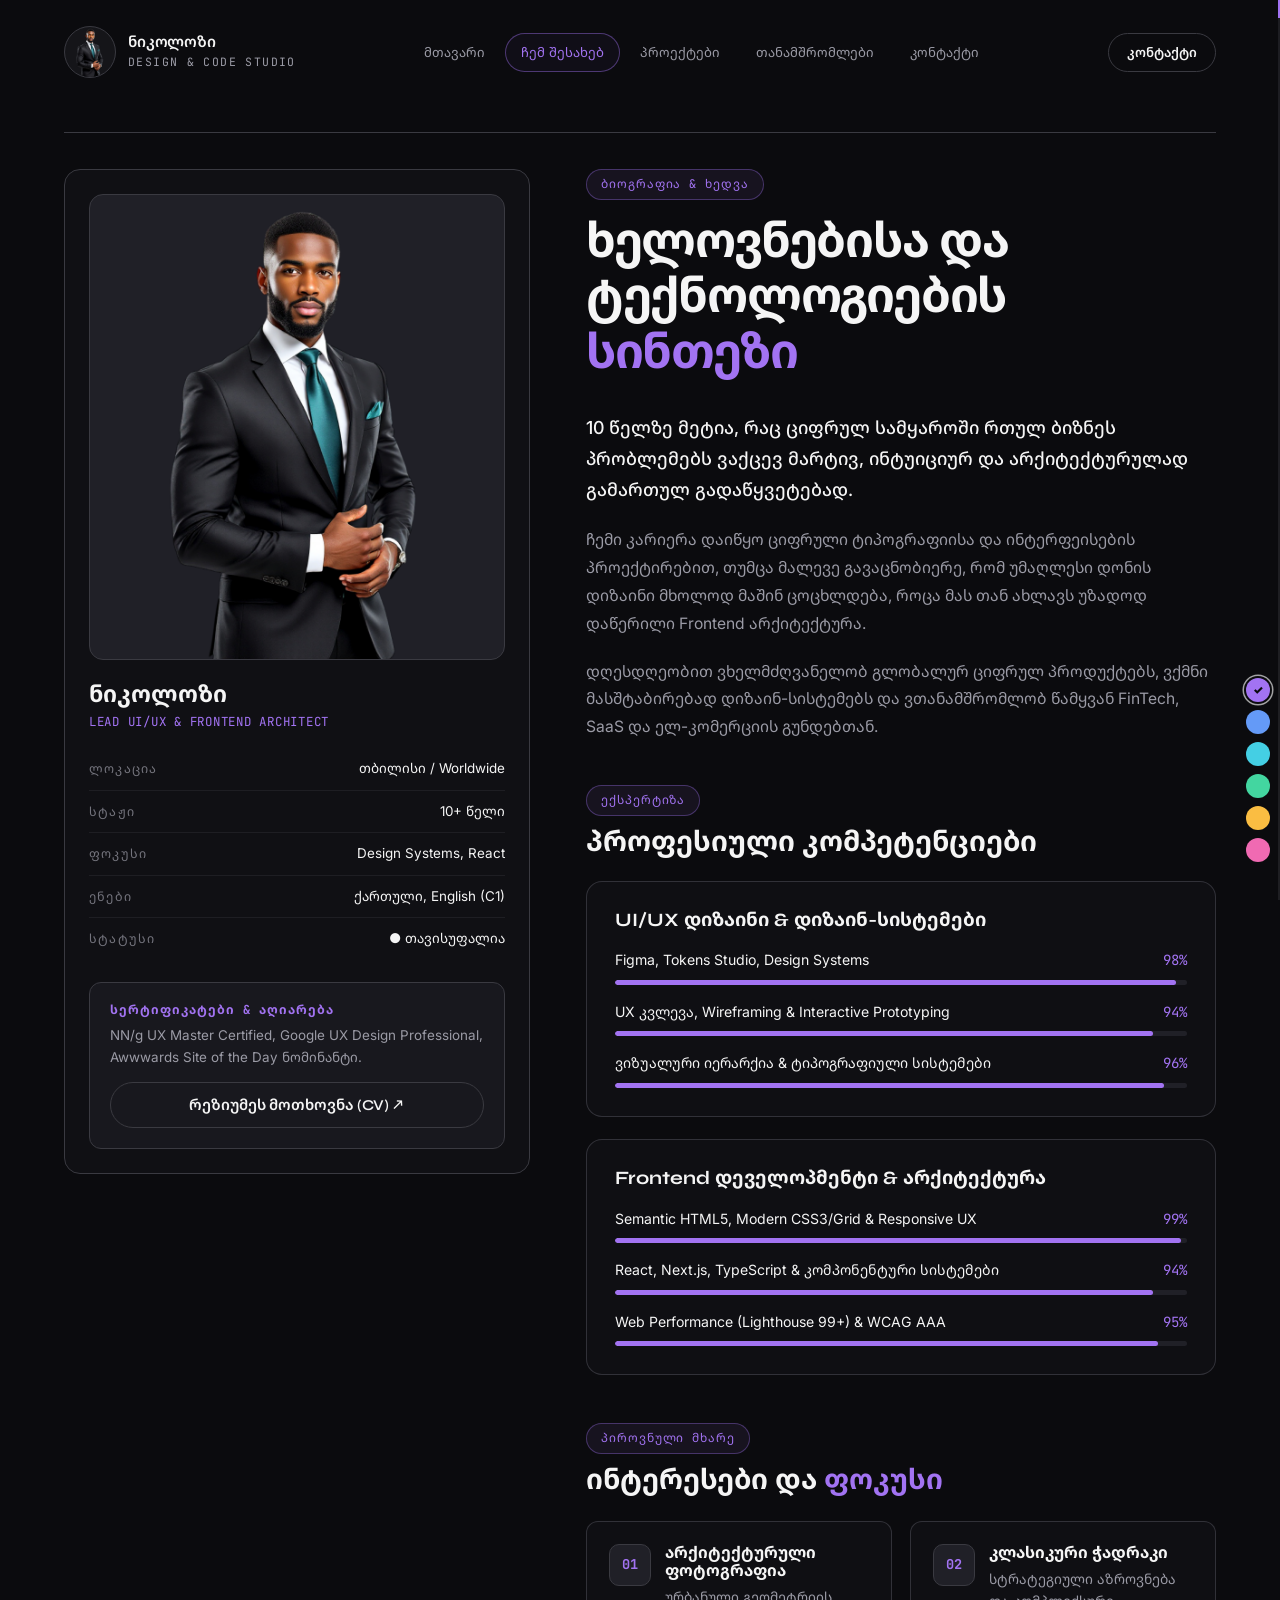
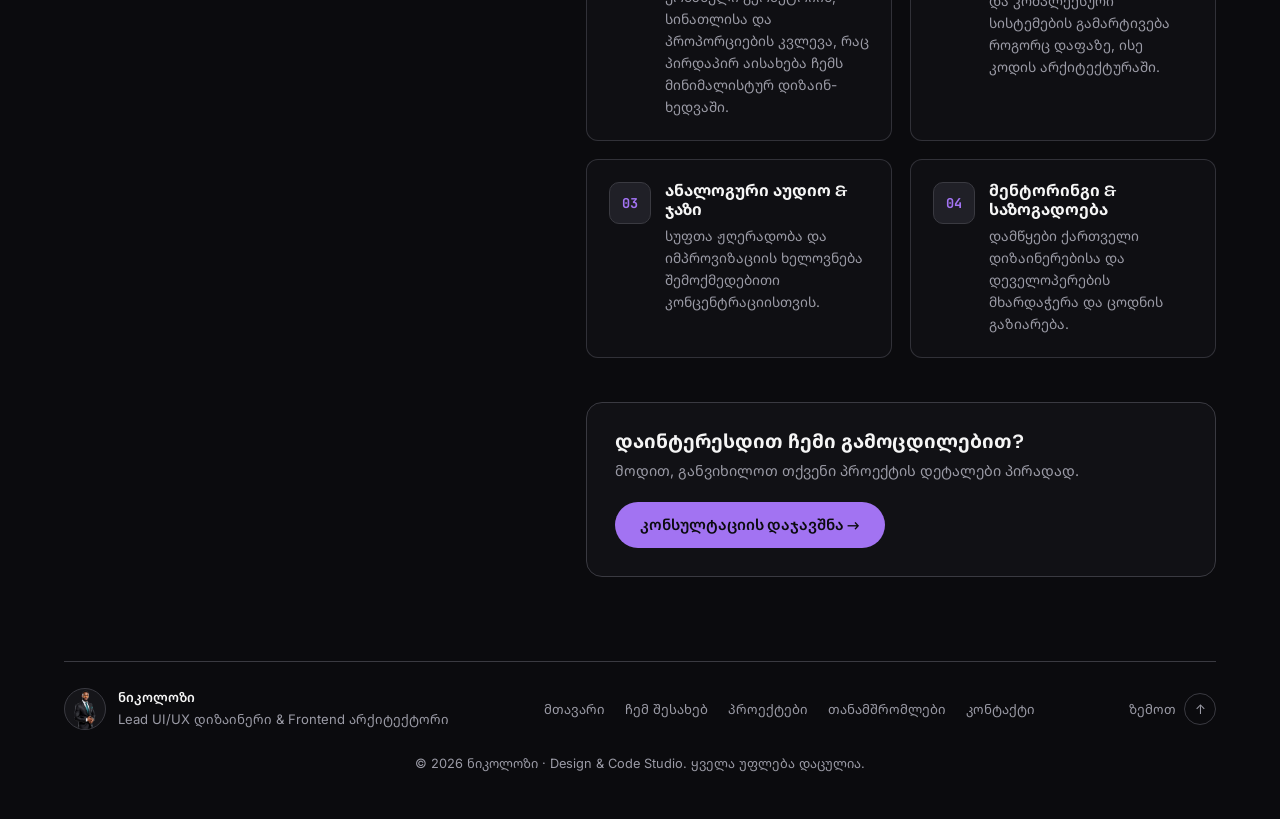
==== commit 737059d1: "Add files via upload" ====
--- a/about.html
+++ b/about.html
@@ -3,50 +3,66 @@
 <head>
   <meta charset="UTF-8">
   <meta name="viewport" content="width=device-width, initial-scale=1.0">
-  <title>ჩემ შესახებ — დავით ბერიძე | Lead UI/UX დიზაინერი & Frontend არქიტექტორი</title>
-  <meta name="description" content="დავით ბერიძის დეტალური ბიოგრაფია, 10+ წლიანი გამოცდილება, ტექნოლოგიური უნარები, კარიერული გზა და ინტერესები.">
-  
-  <!-- Google Fonts: Noto Sans Georgian & Inter -->
+  <meta name="theme-color" content="#0b0b0e">
+  <title>ჩემ შესახებ — ნიკოლოზი | Lead UI/UX დიზაინერი &amp; Frontend არქიტექტორი</title>
+  <meta name="description" content="ნიკოლოზის დეტალური ბიოგრაფია, 10+ წლიანი გამოცდილება, ტექნოლოგიური უნარები, კარიერული გზა და ინტერესები.">
+
+  <!-- Google Fonts: Syne, Inter, JetBrains Mono & Noto Sans Georgian -->
   <link rel="preconnect" href="https://fonts.googleapis.com">
   <link rel="preconnect" href="https://fonts.gstatic.com" crossorigin>
-  <link href="https://fonts.googleapis.com/css2?family=Inter:wght@300;400;500;600;700;800&family=Noto+Sans+Georgian:wght@300;400;500;600;700;800&display=swap" rel="stylesheet">
-  
-  <!-- External Master Stylesheet -->
+  <link href="https://fonts.googleapis.com/css2?family=Inter:wght@300;400;500;600;700&family=JetBrains+Mono:wght@400;500;600;700&family=Noto+Sans+Georgian:wght@300;400;500;600;700;800&family=Syne:wght@600;700;800&display=swap" rel="stylesheet">
+
+  <!-- Restore Dynamic HSL Accent Before First Paint -->
+  <script>
+    (function () {
+      try {
+        var saved = localStorage.getItem('portfolio-accent');
+        var allowed = ['262 83% 70%', '218 90% 68%', '188 75% 58%', '158 64% 55%', '40 95% 62%', '328 82% 68%'];
+        if (saved && allowed.indexOf(saved) !== -1) {
+          document.documentElement.style.setProperty('--primary', saved);
+          document.documentElement.style.setProperty('--ring', saved);
+        }
+      } catch (e) {}
+    })();
+  </script>
+
+  <!-- Master Architectural Stylesheet -->
   <link rel="stylesheet" href="assets/css/style.css">
 
-  <!-- Embedded Component Styles -->
   <style>
-    /* About Page Specific Styles */
     .about-hero {
-      padding: 70px 0 60px 0;
+      padding: calc(var(--header-height) + 28px) 0 60px 0;
       position: relative;
+    }
+
+    .about-frame {
+      border-top: 1px solid hsl(var(--border));
+      padding-top: 36px;
     }
 
     .about-grid {
       display: grid;
-      grid-template-columns: 0.9fr 1.1fr;
-      gap: 60px;
+      grid-template-columns: 0.85fr 1.15fr;
+      gap: 56px;
       align-items: flex-start;
     }
 
     .about-profile-card {
       position: sticky;
-      top: 110px;
-      background: var(--bg-surface);
-      border: 1px solid var(--emerald-border);
+      top: 120px;
+      background: hsl(var(--card) / 0.65);
+      border: 1px solid hsl(var(--border));
       border-radius: var(--radius-lg);
       padding: 24px;
-      box-shadow: 0 20px 45px -10px rgba(0, 0, 0, 0.6), var(--shadow-glow);
     }
 
     .about-image-holder {
-      border-radius: 18px;
+      border-radius: 14px;
       overflow: hidden;
-      background: #090c10;
-      aspect-ratio: 1 / 1.15;
-      margin-bottom: 24px;
-      position: relative;
-      border: 1px solid rgba(255,255,255,0.06);
+      background: hsl(var(--muted));
+      aspect-ratio: 1 / 1.12;
+      margin-bottom: 22px;
+      border: 1px solid hsl(var(--border));
     }
 
     .about-image-holder img {
@@ -56,75 +72,58 @@
       object-position: top center;
     }
 
-    .profile-meta-list {
-      list-style: none;
-      display: flex;
-      flex-direction: column;
-      gap: 12px;
-      border-top: 1px solid var(--border-subtle);
-      padding-top: 20px;
-      margin-top: 10px;
-      font-size: 0.9rem;
-    }
-
-    .profile-meta-item {
-      display: flex;
-      justify-content: space-between;
-      color: var(--text-secondary);
-    }
-
-    .profile-meta-item strong {
-      color: var(--text-primary);
-      font-weight: 600;
-    }
-
-    /* Bio Narrative */
+    .aside-highlight-box {
+      background: hsl(var(--muted) / 0.55);
+      border: 1px solid hsl(var(--border));
+      border-radius: var(--radius-md);
+      padding: 20px;
+      margin-top: 22px;
+    }
+
     .about-content-body h1 {
-      font-size: 2.8rem;
+      font-size: clamp(2rem, 4vw, 3rem);
       margin-bottom: 20px;
-      letter-spacing: -0.02em;
+      letter-spacing: -0.025em;
     }
 
     .lead-paragraph {
-      font-size: 1.15rem;
-      line-height: 1.8;
-      color: var(--text-primary);
-      margin-bottom: 24px;
-      font-weight: 400;
+      font-size: 1.12rem;
+      line-height: 1.75;
+      color: hsl(var(--foreground));
+      margin-bottom: 20px;
+      font-weight: 500;
     }
 
     .bio-text {
-      font-size: 1rem;
-      line-height: 1.8;
-      color: var(--text-secondary);
-      margin-bottom: 24px;
-    }
-
-    /* Skills Grid */
+      font-size: 0.98rem;
+      line-height: 1.78;
+      color: hsl(var(--muted-foreground));
+      margin-bottom: 20px;
+    }
+
     .skills-category {
-      background: var(--bg-surface);
-      border: 1px solid var(--border-subtle);
+      background: hsl(var(--card) / 0.55);
+      border: 1px solid hsl(var(--border) / 0.8);
       border-radius: var(--radius-lg);
-      padding: 32px;
-      margin-bottom: 30px;
-      transition: all var(--transition-normal);
+      padding: 28px;
+      margin-bottom: 22px;
+      transition: border-color var(--transition-normal);
     }
 
     .skills-category:hover {
-      border-color: var(--emerald-border);
-      box-shadow: 0 10px 25px -5px rgba(0,0,0,0.4);
+      border-color: hsl(var(--primary) / 0.5);
     }
 
     .skills-category h3 {
-      font-size: 1.3rem;
-      margin-bottom: 20px;
+      font-size: 1.18rem;
+      margin-bottom: 18px;
       display: flex;
       align-items: center;
-      gap: 12px;
+      gap: 10px;
     }
 
     .skill-bar-wrap {
-      margin-bottom: 18px;
+      margin-bottom: 16px;
     }
 
     .skill-bar-wrap:last-child {
@@ -134,135 +133,58 @@
     .skill-info {
       display: flex;
       justify-content: space-between;
+      gap: 12px;
       margin-bottom: 8px;
-      font-size: 0.9rem;
-      font-weight: 500;
+      font-size: 0.88rem;
+      color: hsl(var(--foreground));
     }
 
     .skill-progress-bg {
-      height: 8px;
-      background: rgba(255, 255, 255, 0.06);
+      height: 5px;
+      background: hsl(var(--muted));
       border-radius: var(--radius-full);
       overflow: hidden;
-      position: relative;
     }
 
     .skill-progress-fill {
       height: 100%;
-      background: linear-gradient(90deg, var(--emerald-teal), var(--emerald-light));
+      background: hsl(var(--primary));
       border-radius: var(--radius-full);
     }
 
-    /* Timeline Section */
-    .timeline {
-      position: relative;
-      padding-left: 36px;
-      margin-top: 40px;
-    }
-
-    .timeline::before {
-      content: '';
-      position: absolute;
-      left: 11px;
-      top: 10px;
-      bottom: 10px;
-      width: 2px;
-      background: linear-gradient(180deg, var(--emerald-light) 0%, rgba(16, 185, 129, 0.1) 100%);
-    }
-
-    .timeline-item {
-      position: relative;
-      margin-bottom: 36px;
-    }
-
-    .timeline-item:last-child {
-      margin-bottom: 0;
-    }
-
-    .timeline-dot {
-      position: absolute;
-      left: -36px;
-      top: 6px;
-      width: 24px;
-      height: 24px;
-      border-radius: 50%;
-      background: var(--bg-primary);
-      border: 3px solid var(--emerald-light);
-      box-shadow: 0 0 12px var(--emerald-primary);
-    }
-
-    .timeline-card {
-      background: var(--bg-surface);
-      border: 1px solid var(--border-subtle);
-      border-radius: var(--radius-md);
-      padding: 24px;
-      transition: all var(--transition-normal);
-    }
-
-    .timeline-card:hover {
-      border-color: var(--emerald-border);
-      transform: translateX(6px);
-    }
-
-    .timeline-period {
-      font-size: 0.82rem;
-      color: var(--emerald-light);
-      font-weight: 700;
-      margin-bottom: 6px;
-      display: inline-block;
-      text-transform: uppercase;
-      letter-spacing: 0.05em;
-    }
-
-    .timeline-role {
-      font-size: 1.15rem;
-      margin-bottom: 4px;
-      color: var(--text-primary);
-    }
-
-    .timeline-company {
-      font-size: 0.9rem;
-      color: var(--text-secondary);
-      margin-bottom: 12px;
-      font-weight: 500;
-    }
-
-    .timeline-desc {
-      font-size: 0.92rem;
-      color: var(--text-secondary);
-      line-height: 1.6;
-    }
-
-    /* Hobbies Grid */
     .hobbies-grid {
       display: grid;
       grid-template-columns: repeat(2, 1fr);
-      gap: 24px;
-      margin-top: 30px;
+      gap: 18px;
+      margin-top: 24px;
     }
 
     .hobby-card {
-      background: var(--bg-surface);
-      border: 1px solid var(--border-subtle);
+      background: hsl(var(--card) / 0.55);
+      border: 1px solid hsl(var(--border) / 0.8);
       border-radius: var(--radius-md);
-      padding: 24px;
+      padding: 22px;
       display: flex;
       align-items: flex-start;
-      gap: 16px;
-      transition: all var(--transition-normal);
+      gap: 14px;
+      transition: border-color var(--transition-normal), transform var(--transition-normal);
     }
 
     .hobby-card:hover {
-      border-color: var(--emerald-border);
-      transform: translateY(-4px);
+      border-color: hsl(var(--primary) / 0.5);
+      transform: translateY(-2px);
     }
 
     .hobby-icon {
-      font-size: 1.8rem;
-      background: rgba(16, 185, 129, 0.1);
-      width: 48px;
-      height: 48px;
-      border-radius: 12px;
+      width: 42px;
+      height: 42px;
+      border-radius: 10px;
+      background: hsl(var(--muted));
+      border: 1px solid hsl(var(--border));
+      color: hsl(var(--primary));
+      font-family: var(--font-mono);
+      font-size: 0.85rem;
+      font-weight: 700;
       display: flex;
       align-items: center;
       justify-content: center;
@@ -270,147 +192,106 @@
     }
 
     .hobby-info h4 {
-      font-size: 1.05rem;
+      font-size: 1rem;
       margin-bottom: 6px;
-      color: var(--text-primary);
     }
 
     .hobby-info p {
-      font-size: 0.88rem;
-      color: var(--text-secondary);
-      line-height: 1.5;
-    }
-
-    /* Aside Highlights Widget */
-    .aside-highlight-box {
-      background: linear-gradient(135deg, rgba(16, 185, 129, 0.12) 0%, rgba(13, 20, 28, 0.6) 100%), var(--bg-surface);
-      border: 1px solid var(--emerald-border);
-      border-radius: var(--radius-lg);
-      padding: 28px;
-      margin-top: 30px;
+      font-size: 0.86rem;
+      color: hsl(var(--muted-foreground));
+      line-height: 1.6;
     }
 
     @media (max-width: 1024px) {
-      .about-hero {
-        padding: 48px 0 40px 0;
-      }
       .about-grid {
         grid-template-columns: 1fr;
-        gap: 44px;
+        gap: 40px;
       }
       .about-profile-card {
         position: static;
-        max-width: 460px;
-        margin: 0 auto;
-        width: 100%;
+        max-width: 440px;
       }
-      .about-content-body h1 {
-        font-size: clamp(2rem, 4.5vw, 2.5rem);
-      }
     }
 
     @media (max-width: 768px) {
-      .about-hero {
-        padding: 36px 0;
-      }
-      .about-content-body h1 {
-        font-size: clamp(1.75rem, 6vw, 2.2rem);
-      }
-      .lead-paragraph {
-        font-size: 1.05rem;
+      .hobbies-grid {
+        grid-template-columns: 1fr;
       }
       .skills-category {
-        padding: 24px 20px;
-        margin-bottom: 20px;
-      }
-      .skills-category h3 {
-        font-size: 1.12rem;
-      }
-      .skill-info {
-        gap: 12px;
-        align-items: flex-start;
-      }
-      .hobbies-grid {
-        grid-template-columns: 1fr;
-        gap: 16px;
-      }
-      .timeline {
-        padding-left: 28px;
-      }
-      .timeline::before {
-        left: 7px;
-      }
-      .timeline-dot {
-        left: -28px;
-        width: 18px;
-        height: 18px;
-        top: 8px;
-      }
-      .timeline-card {
-        padding: 20px 18px;
-      }
-    }
-
-    @media (max-width: 480px) {
-      .about-profile-card {
-        padding: 18px;
-      }
-      .profile-meta-item {
-        flex-direction: column;
-        gap: 2px;
-      }
-      .aside-highlight-box {
-        padding: 20px;
-      }
-      .hobby-card {
-        padding: 18px;
-        flex-direction: column;
-        gap: 12px;
+        padding: 22px 18px;
       }
     }
   </style>
 </head>
-<body>
+<body id="top">
+  <!-- Custom Dynamic Accent Cursor -->
+  <div class="custom-cursor-dot" aria-hidden="true"></div>
+  <div class="custom-cursor-ring" aria-hidden="true"></div>
+
+  <!-- Right-Edge 2px Vertical Scroll Progress Bar -->
+  <div class="scroll-progress-track" aria-hidden="true">
+    <div class="scroll-progress-bar"></div>
+  </div>
+
+  <!-- Bottom-Left Fixed Social Rail -->
+  <aside class="floating-social-rail" aria-label="სოციალური ქსელები">
+    <a href="https://github.com" target="_blank" rel="noopener noreferrer" aria-label="GitHub" title="GitHub">
+      <svg width="17" height="17" viewBox="0 0 24 24" fill="none" stroke="currentColor" stroke-width="1.8" stroke-linecap="round" stroke-linejoin="round" aria-hidden="true"><path d="M15 22v-4a4.8 4.8 0 0 0-1-3.5c3 0 6-2 6-5.5.08-1.25-.27-2.48-1-3.5.28-1.15.28-2.35 0-3.5 0 0-1 0-3 1.5-2.64-.5-5.36-.5-8 0C6 2 5 2 5 2c-.3 1.15-.3 2.35 0 3.5A5.403 5.403 0 0 0 4 9c0 3.5 3 5.5 6 5.5-.39.49-.68 1.05-.85 1.65-.17.6-.22 1.23-.15 1.85v4"/><path d="M9 18c-4.51 2-5-2-7-2"/></svg>
+    </a>
+    <a href="https://linkedin.com" target="_blank" rel="noopener noreferrer" aria-label="LinkedIn" title="LinkedIn">
+      <svg width="17" height="17" viewBox="0 0 24 24" fill="none" stroke="currentColor" stroke-width="1.8" stroke-linecap="round" stroke-linejoin="round" aria-hidden="true"><path d="M16 8a6 6 0 0 1 6 6v7h-4v-7a2 2 0 0 0-2-2 2 2 0 0 0-2 2v7h-4v-7a6 6 0 0 1 6-6z"/><rect width="4" height="12" x="2" y="9"/><circle cx="4" cy="4" r="2"/></svg>
+    </a>
+    <a href="https://dribbble.com" target="_blank" rel="noopener noreferrer" aria-label="Dribbble" title="Dribbble">
+      <svg width="17" height="17" viewBox="0 0 24 24" fill="none" stroke="currentColor" stroke-width="1.8" stroke-linecap="round" stroke-linejoin="round" aria-hidden="true"><circle cx="12" cy="12" r="10"/><path d="M19.13 5.09C15.22 9.14 10 10.44 2.25 10.94"/><path d="M21.75 12.84c-6.62-1.41-12.14 1-16.38 6.32"/><path d="M8.56 2.75c4.37 6 6 9.42 8 17.72"/></svg>
+    </a>
+    <a href="https://behance.net" target="_blank" rel="noopener noreferrer" aria-label="Behance" title="Behance">
+      <svg width="17" height="17" viewBox="0 0 24 24" fill="none" stroke="currentColor" stroke-width="1.8" stroke-linecap="round" stroke-linejoin="round" aria-hidden="true"><path d="M3 6h6a3 3 0 0 1 0 6 3.5 3.5 0 0 1 0 7H3V6z"/><path d="M3 12h6"/><path d="M14 15h7a3.5 3.5 0 1 0-3.5 3.5c1.3 0 2.4-.6 3-1.5"/><path d="M15 9h5"/></svg>
+    </a>
+  </aside>
+
+  <!-- Bottom-Right Fixed 6-Color Dynamic Accent Picker -->
+  <aside class="accent-switcher" aria-label="აქცენტის ფერის არჩევა">
+    <button type="button" class="accent-dot-btn" data-accent-hsl="262 83% 70%" style="background-color: hsl(262, 83%, 70%);" aria-label="იისფერი აქცენტი" aria-pressed="true" title="Violet">✓</button>
+    <button type="button" class="accent-dot-btn" data-accent-hsl="218 90% 68%" style="background-color: hsl(218, 90%, 68%);" aria-label="ლურჯი აქცენტი" aria-pressed="false" title="Blue"></button>
+    <button type="button" class="accent-dot-btn" data-accent-hsl="188 75% 58%" style="background-color: hsl(188, 75%, 58%);" aria-label="ცისფერი აქცენტი" aria-pressed="false" title="Cyan"></button>
+    <button type="button" class="accent-dot-btn" data-accent-hsl="158 64% 55%" style="background-color: hsl(158, 64%, 55%);" aria-label="ზურმუხტისფერი აქცენტი" aria-pressed="false" title="Emerald"></button>
+    <button type="button" class="accent-dot-btn" data-accent-hsl="40 95% 62%" style="background-color: hsl(40, 95%, 62%);" aria-label="ქარვისფერი აქცენტი" aria-pressed="false" title="Amber"></button>
+    <button type="button" class="accent-dot-btn" data-accent-hsl="328 82% 68%" style="background-color: hsl(328, 82%, 68%);" aria-label="მაჯენტა აქცენტი" aria-pressed="false" title="Magenta"></button>
+  </aside>
 
   <!-- ==========================================================================
-       HEADER & NAVIGATION (<header>, <nav>)
+       FIXED ARCHITECTURAL HEADER & MOBILE BURGER MENU (<= 768px)
        ========================================================================== -->
   <header class="site-header">
+    <div class="site-header-bg" aria-hidden="true"></div>
     <div class="container header-container">
-      <a href="index.html" class="site-logo" aria-label="დავით ბერიძე — მთავარი">
-        <div class="logo-symbol">DB</div>
+      <a href="index.html" class="site-logo" aria-label="ნიკოლოზი — მთავარი">
+        <div class="logo-avatar">
+          <img src="assets/images/profile.png" alt="ნიკოლოზი">
+        </div>
         <div class="logo-text">
-          <span class="logo-name">დავით ბერიძე</span>
-          <span class="logo-sub">Design & Code</span>
+          <span class="logo-name">ნიკოლოზი</span>
+          <span class="logo-sub">Design &amp; Code Studio</span>
         </div>
       </a>
 
-      <!-- Main Navigation Menu (Desktop Bar + Tablet/Phone Slide Drawer) -->
       <nav class="main-nav" id="main-navigation" aria-label="მთავარი ნავიგაცია">
-        <div class="nav-drawer-header">
-          <span class="nav-drawer-label">მენიუ</span>
-          <span class="nav-drawer-status"><span class="badge-dot"></span> Online</span>
-        </div>
-
         <ul class="nav-list">
           <li><a href="index.html" class="nav-link">მთავარი</a></li>
           <li><a href="about.html" class="nav-link active" aria-current="page">ჩემ შესახებ</a></li>
           <li><a href="projects.html" class="nav-link">პროექტები</a></li>
+          <li><a href="index.html#employees" class="nav-link">თანამშრომლები</a></li>
           <li><a href="contact.html" class="nav-link">კონტაქტი</a></li>
         </ul>
 
         <div class="nav-drawer-footer">
-          <a href="contact.html" class="btn btn-primary">დამიკავშირდით →</a>
-          <div class="nav-drawer-contact">
-            <span>თბილისი, საქართველო / Remote</span>
-            <a href="mailto:david.beridze.design@gmail.com">david.beridze.design@gmail.com</a>
-          </div>
+          <a href="contact.html" class="pill-btn pill-btn-primary">დამიკავშირდით →</a>
         </div>
       </nav>
 
       <div class="header-actions">
-        <a href="contact.html" class="btn btn-primary">დამიკავშირდით</a>
-        <button class="mobile-nav-toggle" type="button" aria-label="მენიუს გახსნა" aria-expanded="false" aria-controls="main-navigation">
+        <a href="contact.html" class="header-cv-btn">კონტაქტი</a>
+        <button type="button" id="burger-btn" class="mobile-nav-toggle" aria-label="მენიუს გახსნა/დახურვა" aria-expanded="false" aria-controls="main-navigation">
           <span class="hamburger-box" aria-hidden="true">
             <span class="hamburger-line"></span>
             <span class="hamburger-line"></span>
@@ -420,357 +301,221 @@
       </div>
     </div>
   </header>
-  <div class="nav-backdrop" aria-hidden="true"></div>
-
-  <!-- ==========================================================================
-       MAIN CONTENT (<main>)
-       ========================================================================== -->
+
   <main>
     <section class="about-hero">
       <div class="container">
-        
-        <div class="about-grid">
-          
-          <!-- LEFT COLUMN: Profile Visual & Aside (<aside>) -->
-          <aside class="about-profile-card" aria-label="პროფილის მოკლე მონაცემები">
-            <div class="about-image-holder">
-              <img src="assets/images/profile.png" alt="დავით ბერიძე — პორტრეტი">
-            </div>
-
-            <h2 style="font-size: 1.4rem; margin-bottom: 4px;" class="text-gradient">დავით ბერიძე</h2>
-            <p style="color: var(--emerald-light); font-size: 0.88rem; font-weight: 600; margin-bottom: 16px;">Lead UI/UX დიზაინერი & Frontend არქიტექტორი</p>
-
-            <ul class="profile-meta-list">
-              <li class="profile-meta-item">
-                <span>სამუშაო ლოკაცია:</span>
-                <strong>თბილისი / Worldwide</strong>
-              </li>
-              <li class="profile-meta-item">
-                <span>სამუშაო სტაჟი:</span>
-                <strong>10+ წელი</strong>
-              </li>
-              <li class="profile-meta-item">
-                <span>სპეციალიზაცია:</span>
-                <strong>Design Systems, React, UI/UX</strong>
-              </li>
-              <li class="profile-meta-item">
-                <span>ენები:</span>
-                <strong>ქართული (Native), English (C1)</strong>
-              </li>
-              <li class="profile-meta-item">
-                <span>სტატუსი:</span>
-                <span style="color: var(--emerald-light); font-weight: 700;">● თავისუფალია პროექტებისთვის</span>
-              </li>
-            </ul>
-
-            <div class="aside-highlight-box">
-              <h4 style="font-size: 0.95rem; margin-bottom: 8px; color: var(--text-primary);">🏅 ჯილდოები & სერტიფიკატები</h4>
-              <p style="font-size: 0.82rem; color: var(--text-secondary); line-height: 1.5; margin-bottom: 12px;">
-                NN/g UX Master Certified, Google UX Design Professional, Awwwards Site of the Day ნომინანტი.
-              </p>
-              <a href="contact.html" class="btn btn-outline" style="width: 100%; font-size: 0.85rem; padding: 9px 16px;">რეზიუმეს მოთხოვნა (CV)</a>
-            </div>
-          </aside>
-
-          <!-- RIGHT COLUMN: Detailed Story, Skills & Experience (<section>, <article>) -->
-          <div class="about-content-body">
-            
-            <header style="margin-bottom: 36px;">
-              <span class="badge" style="margin-bottom: 12px;">ბიოგრაფია & ხედვა</span>
-              <h1>ხელოვნებისა და ტექნოლოგიების <span class="text-gradient">სინთეზი</span></h1>
-            </header>
-
-            <article style="margin-bottom: 48px;">
-              <p class="lead-paragraph">
-                10 წელზე მეტია, რაც ციფრულ სამყაროში რთულ პრობლემებს ვაქცევ მარტივ, ინტუიციურ და ვიზუალურად გამორჩეულ გადაწყვეტებად.
-              </p>
-              <p class="bio-text">
-                ჩემი კარიერა დაიწყო გრაფიკული დიზაინისა და ციფრული ტიპოგრაფიის სიყვარულით, თუმცა მალევე გავაცნობიერე, რომ უმაღლესი დონის დიზაინი მხოლოდ მაშინ ცოცხლდება, როცა მას თან ახლავს უზადოდ დაწერილი, თანამედროვე Frontend არქიტექტურა. სწორედ ამიტომ გავაერთიანე ორივე მიმართულება.
-              </p>
-              <p class="bio-text">
-                დღესდღეობით ვხელმძღვანელობ გლობალურ პროდუქტებს, ვქმნი მასშტაბირებად დიზაინ-სისტემებს და ვთანამშრომლობ წამყვან FinTech, SaaS და Luxury ელ-კომერციის კომპანიებთან ევროპასა და ამერიკაში.
-              </p>
-            </article>
-
-            <!-- SKILLS MATRIX SECTION (<section>) -->
-            <section style="margin-bottom: 60px;" aria-label="პროფესიული უნარები">
-              <header style="margin-bottom: 24px;">
-                <span class="badge" style="margin-bottom: 8px;">ექსპერტიზა</span>
-                <h2 style="font-size: 1.85rem;">პროფესიული უნარები და კომპეტენციები</h2>
+        <div class="about-frame">
+          <div class="about-grid">
+
+            <!-- Left Sticky Profile Card -->
+            <aside class="about-profile-card" aria-label="პროფილის მოკლე მონაცემები">
+              <div class="about-image-holder">
+                <img src="assets/images/profile.png" alt="ნიკოლოზი — პორტრეტი">
+              </div>
+
+              <h2 style="font-size: 1.45rem; margin-bottom: 4px;">ნიკოლოზი</h2>
+              <p class="font-mono text-primary" style="font-size: 0.78rem; letter-spacing: 0.06em; text-transform: uppercase; margin-bottom: 16px;">Lead UI/UX &amp; Frontend Architect</p>
+
+              <dl class="meta-dl">
+                <div class="meta-row">
+                  <dt>ლოკაცია</dt>
+                  <dd>თბილისი / Worldwide</dd>
+                </div>
+                <div class="meta-row">
+                  <dt>სტაჟი</dt>
+                  <dd>10+ წელი</dd>
+                </div>
+                <div class="meta-row">
+                  <dt>ფოკუსი</dt>
+                  <dd>Design Systems, React</dd>
+                </div>
+                <div class="meta-row">
+                  <dt>ენები</dt>
+                  <dd>ქართული, English (C1)</dd>
+                </div>
+                <div class="meta-row">
+                  <dt>სტატუსი</dt>
+                  <dd class="text-primary">● თავისუფალია</dd>
+                </div>
+              </dl>
+
+              <div class="aside-highlight-box">
+                <h4 class="font-mono text-primary" style="font-size: 0.78rem; text-transform: uppercase; letter-spacing: 0.08em; margin-bottom: 8px;">სერტიფიკატები &amp; აღიარება</h4>
+                <p class="text-muted" style="font-size: 0.84rem; line-height: 1.6; margin-bottom: 14px;">
+                  NN/g UX Master Certified, Google UX Design Professional, Awwwards Site of the Day ნომინანტი.
+                </p>
+                <a href="contact.html" class="pill-btn pill-btn-outline" style="width: 100%;">რეზიუმეს მოთხოვნა (CV) ↗</a>
+              </div>
+            </aside>
+
+            <!-- Right Narrative & Competencies -->
+            <div class="about-content-body">
+              <header style="margin-bottom: 32px;">
+                <span class="badge" style="margin-bottom: 14px;">ბიოგრაფია &amp; ხედვა</span>
+                <h1>ხელოვნებისა და ტექნოლოგიების <span class="text-primary">სინთეზი</span></h1>
               </header>
 
-              <!-- Category 1: UI/UX & Design Systems -->
-              <article class="skills-category">
-                <h3><span>🎨</span> UI/UX დიზაინი & დიზაინ-სისტემები</h3>
-                
-                <div class="skill-bar-wrap">
-                  <div class="skill-info">
-                    <span>Figma, Tokens Studio, Design Systems</span>
-                    <span style="color: var(--emerald-light);">98%</span>
+              <article style="margin-bottom: 44px;">
+                <p class="lead-paragraph">
+                  10 წელზე მეტია, რაც ციფრულ სამყაროში რთულ ბიზნეს პრობლემებს ვაქცევ მარტივ, ინტუიციურ და არქიტექტურულად გამართულ გადაწყვეტებად.
+                </p>
+                <p class="bio-text">
+                  ჩემი კარიერა დაიწყო ციფრული ტიპოგრაფიისა და ინტერფეისების პროექტირებით, თუმცა მალევე გავაცნობიერე, რომ უმაღლესი დონის დიზაინი მხოლოდ მაშინ ცოცხლდება, როცა მას თან ახლავს უზადოდ დაწერილი Frontend არქიტექტურა.
+                </p>
+                <p class="bio-text">
+                  დღესდღეობით ვხელმძღვანელობ გლობალურ ციფრულ პროდუქტებს, ვქმნი მასშტაბირებად დიზაინ-სისტემებს და ვთანამშრომლობ წამყვან FinTech, SaaS და ელ-კომერციის გუნდებთან.
+                </p>
+              </article>
+
+              <!-- Skills Matrix -->
+              <section style="margin-bottom: 48px;" aria-label="პროფესიული უნარები">
+                <header style="margin-bottom: 22px;">
+                  <span class="badge" style="margin-bottom: 10px;">ექსპერტიზა</span>
+                  <h2 style="font-size: 1.75rem;">პროფესიული კომპეტენციები</h2>
+                </header>
+
+                <article class="skills-category">
+                  <h3>UI/UX დიზაინი &amp; დიზაინ-სისტემები</h3>
+                  <div class="skill-bar-wrap">
+                    <div class="skill-info">
+                      <span>Figma, Tokens Studio, Design Systems</span>
+                      <span class="font-mono text-primary">98%</span>
+                    </div>
+                    <div class="skill-progress-bg"><div class="skill-progress-fill" style="width: 98%;"></div></div>
                   </div>
-                  <div class="skill-progress-bg">
-                    <div class="skill-progress-fill" style="width: 98%;"></div>
+                  <div class="skill-bar-wrap">
+                    <div class="skill-info">
+                      <span>UX კვლევა, Wireframing &amp; Interactive Prototyping</span>
+                      <span class="font-mono text-primary">94%</span>
+                    </div>
+                    <div class="skill-progress-bg"><div class="skill-progress-fill" style="width: 94%;"></div></div>
                   </div>
-                </div>
-
-                <div class="skill-bar-wrap">
-                  <div class="skill-info">
-                    <span>UX კვლევა, Wireframing & Interactive Prototyping</span>
-                    <span style="color: var(--emerald-light);">94%</span>
-                  </div>
-                  <div class="skill-progress-bg">
-                    <div class="skill-progress-fill" style="width: 94%;"></div>
-                  </div>
-                </div>
-
-                <div class="skill-bar-wrap">
-                  <div class="skill-info">
-                    <span>ვიზუალური იერარქია, ტიპოგრაფია & ბრენდინგი</span>
-                    <span style="color: var(--emerald-light);">96%</span>
-                  </div>
-                  <div class="skill-progress-bg">
-                    <div class="skill-progress-fill" style="width: 96%;"></div>
-                  </div>
-                </div>
-              </article>
-
-              <!-- Category 2: Frontend Engineering -->
-              <article class="skills-category">
-                <h3><span>💻</span> Frontend დეველოპმენტი & არქიტექტურა</h3>
-
-                <div class="skill-bar-wrap">
-                  <div class="skill-info">
-                    <span>სემანტიკური HTML5, Modern CSS3/Grid/Flexbox & Responsive UX</span>
-                    <span style="color: var(--emerald-light);">99%</span>
-                  </div>
-                  <div class="skill-progress-bg">
-                    <div class="skill-progress-fill" style="width: 99%;"></div>
-                  </div>
-                </div>
-
-                <div class="skill-bar-wrap">
-                  <div class="skill-info">
-                    <span>JavaScript (ES6+), TypeScript & React.js / Next.js</span>
-                    <span style="color: var(--emerald-light);">92%</span>
-                  </div>
-                  <div class="skill-progress-bg">
-                    <div class="skill-progress-fill" style="width: 92%;"></div>
-                  </div>
-                </div>
-
-                <div class="skill-bar-wrap">
-                  <div class="skill-info">
-                    <span>Web Performance, Accessibility (WCAG AAA) & SEO</span>
-                    <span style="color: var(--emerald-light);">95%</span>
-                  </div>
-                  <div class="skill-progress-bg">
-                    <div class="skill-progress-fill" style="width: 95%;"></div>
-                  </div>
-                </div>
-              </article>
-
-              <!-- Category 3: Strategy & Leadership -->
-              <article class="skills-category">
-                <h3><span>🚀</span> პროდუქტის სტრატეგია & ლიდერობა</h3>
-
-                <div class="skill-bar-wrap">
-                  <div class="skill-info">
-                    <span>Agile/Scrum, გუნდის ლიდერობა & ტექნიკური მენტორინგი</span>
-                    <span style="color: var(--emerald-light);">90%</span>
-                  </div>
-                  <div class="skill-progress-bg">
-                    <div class="skill-progress-fill" style="width: 90%;"></div>
-                  </div>
-                </div>
-
-                <div class="skill-bar-wrap">
-                  <div class="skill-info">
-                    <span>ბიზნეს ანალიტიკა, Product Roadmap & KPI-ების მიღწევა</span>
-                    <span style="color: var(--emerald-light);">88%</span>
-                  </div>
-                  <div class="skill-progress-bg">
-                    <div class="skill-progress-fill" style="width: 88%;"></div>
-                  </div>
-                </div>
-              </article>
-            </section>
-
-            <!-- WORK EXPERIENCE TIMELINE (<section>) -->
-            <section style="margin-bottom: 60px;" aria-label="სამუშაო გამოცდილება">
-              <header style="margin-bottom: 24px;">
-                <span class="badge" style="margin-bottom: 8px;">კარიერა</span>
-                <h2 style="font-size: 1.85rem;">სამუშაო გამოცდილება</h2>
-              </header>
-
-              <div class="timeline">
-                
-                <article class="timeline-item">
-                  <div class="timeline-dot"></div>
-                  <div class="timeline-card">
-                    <span class="timeline-period">2022 — დღემდე</span>
-                    <h3 class="timeline-role">Principal Product Designer & Frontend Lead</h3>
-                    <div class="timeline-company">OmniTech Solutions (ლონდონი / Remote)</div>
-                    <p class="timeline-desc">
-                      ვხელმძღვანელობ 8 დიზაინერისა და 12 ინჟინრისგან შემდგარ გუნდს. შევქმენით მასშტაბირებადი მრავალპლატფორმული დიზაინ-სისტემა, რომელმაც შეამცირა ახალი ფუნქციონალის დანერგვის დრო 45%-ით.
-                    </p>
+                  <div class="skill-bar-wrap">
+                    <div class="skill-info">
+                      <span>ვიზუალური იერარქია &amp; ტიპოგრაფიული სისტემები</span>
+                      <span class="font-mono text-primary">96%</span>
+                    </div>
+                    <div class="skill-progress-bg"><div class="skill-progress-fill" style="width: 96%;"></div></div>
                   </div>
                 </article>
 
-                <article class="timeline-item">
-                  <div class="timeline-dot"></div>
-                  <div class="timeline-card">
-                    <span class="timeline-period">2019 — 2022</span>
-                    <h3 class="timeline-role">Senior UI/UX დიზაინერი</h3>
-                    <div class="timeline-company">FinEdge Digital Agency</div>
-                    <p class="timeline-desc">
-                      FinTech და საბანკო აპლიკაციების დიზაინის შემუშავება. მომხმარებელთა კვლევების ჩატარება, ინტერაქციული პროტოტიპების აწყობა და Frontend გუნდთან მჭიდრო თანამშრომლობა.
-                    </p>
+                <article class="skills-category">
+                  <h3>Frontend დეველოპმენტი &amp; არქიტექტურა</h3>
+                  <div class="skill-bar-wrap">
+                    <div class="skill-info">
+                      <span>Semantic HTML5, Modern CSS3/Grid &amp; Responsive UX</span>
+                      <span class="font-mono text-primary">99%</span>
+                    </div>
+                    <div class="skill-progress-bg"><div class="skill-progress-fill" style="width: 99%;"></div></div>
+                  </div>
+                  <div class="skill-bar-wrap">
+                    <div class="skill-info">
+                      <span>React, Next.js, TypeScript &amp; კომპონენტური სისტემები</span>
+                      <span class="font-mono text-primary">94%</span>
+                    </div>
+                    <div class="skill-progress-bg"><div class="skill-progress-fill" style="width: 94%;"></div></div>
+                  </div>
+                  <div class="skill-bar-wrap">
+                    <div class="skill-info">
+                      <span>Web Performance (Lighthouse 99+) &amp; WCAG AAA</span>
+                      <span class="font-mono text-primary">95%</span>
+                    </div>
+                    <div class="skill-progress-bg"><div class="skill-progress-fill" style="width: 95%;"></div></div>
                   </div>
                 </article>
-
-                <article class="timeline-item">
-                  <div class="timeline-dot"></div>
-                  <div class="timeline-card">
-                    <span class="timeline-period">2016 — 2019</span>
-                    <h3 class="timeline-role">Frontend & UI დეველოპერი</h3>
-                    <div class="timeline-company">PixelCraft Studio</div>
-                    <p class="timeline-desc">
-                      სარეკლამო კამპანიებისა და პრემიუმ ვებ-გვერდების აწყობა თანამედროვე JavaScript-ითა და CSS ანიმაციებით. 30+ წარმატებული საერთაშორისო პროექტი.
-                    </p>
-                  </div>
-                </article>
-
+              </section>
+
+              <!-- Hobbies -->
+              <section style="margin-bottom: 44px;" aria-label="ჰობი და ინტერესები">
+                <header style="margin-bottom: 18px;">
+                  <span class="badge" style="margin-bottom: 10px;">პიროვნული მხარე</span>
+                  <h2 style="font-size: 1.75rem;">ინტერესები და <span class="text-primary">ფოკუსი</span></h2>
+                </header>
+
+                <div class="hobbies-grid">
+                  <article class="hobby-card">
+                    <div class="hobby-icon" aria-hidden="true">01</div>
+                    <div class="hobby-info">
+                      <h4>არქიტექტურული ფოტოგრაფია</h4>
+                      <p>ურბანული გეომეტრიის, სინათლისა და პროპორციების კვლევა, რაც პირდაპირ აისახება ჩემს მინიმალისტურ დიზაინ-ხედვაში.</p>
+                    </div>
+                  </article>
+
+                  <article class="hobby-card">
+                    <div class="hobby-icon" aria-hidden="true">02</div>
+                    <div class="hobby-info">
+                      <h4>კლასიკური ჭადრაკი</h4>
+                      <p>სტრატეგიული აზროვნება და კომპლექსური სისტემების გამარტივება როგორც დაფაზე, ისე კოდის არქიტექტურაში.</p>
+                    </div>
+                  </article>
+
+                  <article class="hobby-card">
+                    <div class="hobby-icon" aria-hidden="true">03</div>
+                    <div class="hobby-info">
+                      <h4>ანალოგური აუდიო &amp; ჯაზი</h4>
+                      <p>სუფთა ჟღერადობა და იმპროვიზაციის ხელოვნება შემოქმედებითი კონცენტრაციისთვის.</p>
+                    </div>
+                  </article>
+
+                  <article class="hobby-card">
+                    <div class="hobby-icon" aria-hidden="true">04</div>
+                    <div class="hobby-info">
+                      <h4>მენტორინგი &amp; საზოგადოება</h4>
+                      <p>დამწყები ქართველი დიზაინერებისა და დეველოპერების მხარდაჭერა და ცოდნის გაზიარება.</p>
+                    </div>
+                  </article>
+                </div>
+              </section>
+
+              <div style="background: hsl(var(--card) / 0.65); border: 1px solid hsl(var(--border)); border-radius: var(--radius-lg); padding: 28px; display: flex; align-items: center; justify-content: space-between; gap: 20px; flex-wrap: wrap;">
+                <div>
+                  <h3 style="font-size: 1.2rem; margin-bottom: 6px;">დაინტერესდით ჩემი გამოცდილებით?</h3>
+                  <p class="text-muted" style="font-size: 0.9rem;">მოდით, განვიხილოთ თქვენი პროექტის დეტალები პირადად.</p>
+                </div>
+                <a href="contact.html" class="pill-btn pill-btn-primary">კონსულტაციის დაჯავშნა →</a>
               </div>
-            </section>
-
-            <!-- HOBBIES & INTERESTS SECTION (<section>) -->
-            <section style="margin-bottom: 40px;" aria-label="ჰობი და ინტერესები">
-              <header style="margin-bottom: 20px;">
-                <span class="badge" style="margin-bottom: 8px;">პიროვნული მხარე</span>
-                <h2 style="font-size: 1.85rem;">ინტერესები და ჰობი</h2>
-              </header>
-
-              <div class="hobbies-grid">
-                
-                <article class="hobby-card">
-                  <div class="hobby-icon">📐</div>
-                  <div class="hobby-info">
-                    <h4>არქიტექტურული ფოტოგრაფია</h4>
-                    <p>ურბანული გეომეტრიის, სინათლისა და ფორმების შესწავლა, რაც პირდაპირ აისახება ჩემს მინიმალისტურ დიზაინ-ხედვაში.</p>
-                  </div>
-                </article>
-
-                <article class="hobby-card">
-                  <div class="hobby-icon">♟️</div>
-                  <div class="hobby-info">
-                    <h4>კლასიკური ჭადრაკი</h4>
-                    <p>სტრატეგიული აზროვნება, წინასწარ განჭვრეტა და კომპლექსური სისტემების გამარტივება როგორც დაფაზე, ისე კოდის არქიტექტურაში.</p>
-                  </div>
-                </article>
-
-                <article class="hobby-card">
-                  <div class="hobby-icon">🎧</div>
-                  <div class="hobby-info">
-                    <h4>ანალოგური აუდიო & ჯაზი</h4>
-                    <p>უმაღლესი ხარისხის ჟღერადობა და იმპროვიზაციის ხელოვნება, რომელიც ხელს უწყობს შემოქმედებით კონცენტრაციას.</p>
-                  </div>
-                </article>
-
-                <article class="hobby-card">
-                  <div class="hobby-icon">🌱</div>
-                  <div class="hobby-info">
-                    <h4>მენტორინგი & საზოგადოება</h4>
-                    <p>დამწყები ქართველი დიზაინერებისა და დეველოპერების მხარდაჭერა, ვორქშოფების ორგანიზება და ცოდნის გაზიარება.</p>
-                  </div>
-                </article>
-
-              </div>
-            </section>
-
-            <!-- Quick Action Box -->
-            <div style="background: var(--bg-surface); border: 1px solid var(--emerald-border); border-radius: var(--radius-lg); padding: 32px; display: flex; align-items: center; justify-content: space-between; gap: 20px; flex-wrap: wrap;">
-              <div>
-                <h3 style="font-size: 1.25rem; margin-bottom: 6px;">დაინტერესდით ჩემი გამოცდილებით?</h3>
-                <p style="font-size: 0.92rem; color: var(--text-secondary);">მოდით, ვისაუბროთ თქვენი პროექტის დეტალებზე პირადად.</p>
-              </div>
-              <a href="contact.html" class="btn btn-primary">კონსულტაციის დაჯავშნა</a>
             </div>
 
           </div>
-
         </div>
-
       </div>
     </section>
   </main>
 
-  <!-- ==========================================================================
-       SITE FOOTER (<footer>)
-       ========================================================================== -->
   <footer class="site-footer">
     <div class="container">
-      <div class="footer-top">
-        <div class="footer-brand">
-          <a href="index.html" class="site-logo">
-            <div class="logo-symbol">DB</div>
-            <div class="logo-text">
-              <span class="logo-name">დავით ბერიძე</span>
-              <span class="logo-sub">Design & Code</span>
-            </div>
-          </a>
-          <p>თანამედროვე ციფრული პროდუქტების დიზაინი და Frontend არქიტექტურა. ხარისხი, რომელიც ქმნის უპირატესობას.</p>
-          <div class="social-links">
-            <a href="https://linkedin.com" target="_blank" rel="noopener noreferrer" class="social-link" aria-label="LinkedIn">in</a>
-            <a href="https://github.com" target="_blank" rel="noopener noreferrer" class="social-link" aria-label="GitHub">gh</a>
-            <a href="https://dribbble.com" target="_blank" rel="noopener noreferrer" class="social-link" aria-label="Dribbble">dr</a>
-            <a href="https://behance.net" target="_blank" rel="noopener noreferrer" class="social-link" aria-label="Behance">be</a>
+      <div class="footer-arch-bar">
+        <div class="footer-arch-brand">
+          <div class="logo-avatar" style="width: 42px; height: 42px;">
+            <img src="assets/images/profile.png" alt="ნიკოლოზი">
+          </div>
+          <div class="footer-arch-meta">
+            <strong>ნიკოლოზი</strong>
+            <span>Lead UI/UX დიზაინერი &amp; Frontend არქიტექტორი</span>
           </div>
         </div>
 
-        <div class="footer-col">
-          <h4>ნავიგაცია</h4>
-          <ul class="footer-links">
-            <li><a href="index.html">მთავარი</a></li>
-            <li><a href="about.html">ჩემ შესახებ</a></li>
-            <li><a href="projects.html">პროექტები</a></li>
-            <li><a href="contact.html">კონტაქტი</a></li>
-          </ul>
-        </div>
-
-        <div class="footer-col">
-          <h4>სერვისები</h4>
-          <ul class="footer-links">
-            <li><a href="projects.html">UI/UX დიზაინი</a></li>
-            <li><a href="projects.html">Frontend დეველოპმენტი</a></li>
-            <li><a href="projects.html">დიზაინ სისტემები</a></li>
-            <li><a href="contact.html">კონსულტაცია & აუდიტი</a></li>
-          </ul>
-        </div>
-
-        <div class="footer-col">
-          <h4>კონტაქტი</h4>
-          <ul class="footer-links">
-            <li style="color: var(--text-secondary);">📍 თბილისი, საქართველო / Remote</li>
-            <li><a href="mailto:david.beridze.design@gmail.com">✉ david.beridze.design@gmail.com</a></li>
-            <li><a href="tel:+995599000000">📞 +995 599 00 00 00</a></li>
-            <li style="color: var(--emerald-light); font-weight: 600; margin-top: 8px;">● ხელმისაწვდომი ახალი შეკვეთებისთვის</li>
-          </ul>
-        </div>
+        <nav class="footer-arch-nav" aria-label="ქვედა ნავიგაცია">
+          <a href="index.html">მთავარი</a>
+          <a href="about.html">ჩემ შესახებ</a>
+          <a href="projects.html">პროექტები</a>
+          <a href="index.html#employees">თანამშრომლები</a>
+          <a href="contact.html">კონტაქტი</a>
+        </nav>
+
+        <a href="#top" class="back-to-top" aria-label="ზემოთ დაბრუნება">
+          <span>ზემოთ</span>
+          <span class="back-to-top-circle" aria-hidden="true">↑</span>
+        </a>
       </div>
 
-      <div class="footer-bottom">
-        <div>
-          © <span id="current-year">2026</span> დავით ბერიძე. ყველა უფლება დაცულია.
-        </div>
-        <button class="back-to-top" aria-label="ზემოთ დაბრუნება">
-          <span>ზემოთ დაბრუნება</span>
-          <span>↑</span>
-        </button>
-      </div>
+      <p class="footer-copyright">
+        © 2026 ნიკოლოზი · Design &amp; Code Studio. ყველა უფლება დაცულია.
+      </p>
     </div>
   </footer>
 
-  <!-- Main JavaScript File -->
   <script src="assets/js/main.js"></script>
 </body>
 </html>
--- a/assets/css/style.css
+++ b/assets/css/style.css
@@ -1,123 +1,221 @@
 /* ==========================================================================
-   PORTFOLIO DESIGN SYSTEM & STYLESHEET
-   Persona: დავით ბერიძე — Lead UI/UX დიზაინერი & Frontend არქიტექტორი
-   Color Palette: Deep Obsidian, Tailored White, Silk Emerald (#10b981 & #0d9488)
+   DATUNASHVILI.COM INSPIRED ARCHITECTURAL DARK DESIGN SYSTEM
+   Persona: ნიკოლოზი — Lead UI/UX დიზაინერი & Frontend არქიტექტორი
+   Palette: Deep Obsidian (#0c0c11), Crisp Foreground (#f5f5f5), Dynamic HSL Accent
+   Typography: Syne + Inter + JetBrains Mono + Noto Sans Georgian
    ========================================================================== */
 
-@import url('https://fonts.googleapis.com/css2?family=Inter:wght@300;400;500;600;700;800&family=Noto+Sans+Georgian:wght@300;400;500;600;700;800&display=swap');
+@import url('https://fonts.googleapis.com/css2?family=Inter:wght@300;400;500;600;700&family=JetBrains+Mono:wght@400;500;600;700&family=Noto+Sans+Georgian:wght@300;400;500;600;700;800&family=Syne:wght@600;700;800&display=swap');
 
 :root {
-  /* Colors */
-  --bg-primary: #080b0f;
-  --bg-secondary: #0d1218;
-  --bg-surface: #131b24;
-  --bg-surface-elevated: #1a2533;
-  --bg-glass: rgba(19, 27, 36, 0.75);
-  --bg-glass-card: rgba(20, 30, 42, 0.65);
-  
-  --emerald-primary: #10b981;
-  --emerald-light: #34d399;
-  --emerald-dark: #047857;
-  --emerald-teal: #0d9488;
-  --emerald-glow: rgba(16, 185, 129, 0.28);
-  --emerald-border: rgba(16, 185, 129, 0.22);
-  
-  --gold-accent: #f59e0b;
-  --gold-glow: rgba(245, 158, 11, 0.2);
-
-  --text-primary: #f8fafc;
-  --text-secondary: #94a3b8;
-  --text-muted: #64748b;
-  --border-subtle: rgba(255, 255, 255, 0.08);
-  --border-focus: rgba(16, 185, 129, 0.5);
+  /* Core HSL Tokens (Exact datunashvili.com palette) */
+  --background: 240 12% 5%;
+  --foreground: 0 0% 96%;
+  --card: 240 10% 9%;
+  --card-foreground: 0 0% 96%;
+  --muted: 240 9% 14%;
+  --muted-foreground: 240 6% 63%;
+  --border: 240 6% 24%;
+  --primary: 262 83% 70%;
+  --primary-foreground: 240 12% 5%;
+  --ring: 262 83% 70%;
+
+  /* Resolved Convenience Variables (keeps compatibility across subpages) */
+  --bg-primary: hsl(var(--background));
+  --bg-secondary: hsl(var(--card));
+  --bg-surface: hsl(var(--card));
+  --bg-surface-elevated: hsl(var(--muted));
+  --text-primary: hsl(var(--foreground));
+  --text-secondary: hsl(var(--muted-foreground));
+  --text-muted: hsl(var(--muted-foreground) / 0.7);
+  --border-subtle: hsl(var(--border));
+  --emerald-primary: hsl(var(--primary));
+  --emerald-light: hsl(var(--primary));
+  --emerald-bright: hsl(var(--primary));
+  --emerald-teal: hsl(var(--primary));
+  --emerald-border: hsl(var(--primary) / 0.4);
+  --emerald-glow: hsl(var(--primary) / 0.2);
 
   /* Typography */
-  --font-family: 'Noto Sans Georgian', 'Inter', -apple-system, BlinkMacSystemFont, "Segoe UI", Roboto, sans-serif;
-  
-  /* Layout & Transitions */
-  --container-max: 1240px;
-  --header-height: 84px;
+  --font-display: 'Syne', 'Noto Sans Georgian', sans-serif;
+  --font-body: 'Inter', 'Noto Sans Georgian', -apple-system, BlinkMacSystemFont, sans-serif;
+  --font-mono: 'JetBrains Mono', 'Noto Sans Georgian', ui-monospace, SFMono-Regular, Consolas, monospace;
+
+  /* Spacing & Radii */
+  --container-max: 1200px;
+  --header-height: 104px;
   --radius-sm: 8px;
-  --radius-md: 14px;
-  --radius-lg: 22px;
+  --radius-md: 12px;
+  --radius-lg: 16px;
   --radius-full: 9999px;
-  --transition-fast: 0.2s cubic-bezier(0.4, 0, 0.2, 1);
-  --transition-normal: 0.35s cubic-bezier(0.16, 1, 0.3, 1);
-  --shadow-card: 0 10px 30px -10px rgba(0, 0, 0, 0.5);
-  --shadow-glow: 0 0 35px var(--emerald-glow);
-}
-
-/* Base Reset & Box Sizing */
+  --transition-fast: 0.2s cubic-bezier(0.25, 1, 0.5, 1);
+  --transition-normal: 0.35s cubic-bezier(0.25, 1, 0.5, 1);
+  --shadow-card: none;
+  --shadow-glow: 0 0 28px hsl(var(--primary) / 0.16);
+}
+
+/* Reset & Hide Native Scrollbars (Exact datunashvili.com behavior) */
 *, *::before, *::after {
   box-sizing: border-box;
   margin: 0;
   padding: 0;
+  scrollbar-width: none;
+  -ms-overflow-style: none;
+}
+
+::-webkit-scrollbar {
+  width: 0;
+  height: 0;
+  display: none;
 }
 
 html {
-  font-family: var(--font-family);
+  scroll-behavior: smooth;
   font-size: 16px;
-  scroll-behavior: smooth;
-  background-color: var(--bg-primary);
-  color: var(--text-primary);
+  -webkit-text-size-adjust: 100%;
+  text-size-adjust: 100%;
+  background-color: hsl(var(--background));
+  color-scheme: dark;
+}
+
+body {
+  background-color: hsl(var(--background));
+  color: hsl(var(--foreground));
+  font-family: var(--font-body);
+  line-height: 1.6;
+  min-height: 100svh;
+  display: flex;
+  flex-direction: column;
+  overflow-x: hidden;
   -webkit-font-smoothing: antialiased;
   -moz-osx-font-smoothing: grayscale;
-}
-
-body {
-  min-height: 100vh;
-  display: flex;
-  flex-direction: column;
-  overflow-x: hidden;
-  background: 
-    radial-gradient(circle at 15% 15%, rgba(13, 148, 136, 0.08) 0%, transparent 40%),
-    radial-gradient(circle at 85% 60%, rgba(16, 185, 129, 0.07) 0%, transparent 45%),
-    var(--bg-primary);
-  background-attachment: fixed;
-  line-height: 1.65;
-}
-
-/* Custom Scrollbar */
-::-webkit-scrollbar {
-  width: 9px;
-}
-::-webkit-scrollbar-track {
-  background: var(--bg-primary);
-}
-::-webkit-scrollbar-thumb {
-  background: #1e293b;
-  border-radius: var(--radius-full);
-  border: 2px solid var(--bg-primary);
-}
-::-webkit-scrollbar-thumb:hover {
-  background: var(--emerald-teal);
-}
-
-/* Links & Typography */
+  text-rendering: optimizeLegibility;
+  padding-left: env(safe-area-inset-left);
+  padding-right: env(safe-area-inset-right);
+}
+
+body.nav-open {
+  overflow: hidden;
+}
+
+::selection {
+  background-color: hsl(var(--primary) / 0.3);
+  color: hsl(var(--foreground));
+}
+
+p, li, dd, h1, h2, h3, h4 {
+  overflow-wrap: break-word;
+}
+
+h1, h2, h3, h4 {
+  font-family: var(--font-display);
+  color: hsl(var(--foreground));
+  font-weight: 700;
+  line-height: 1.15;
+}
+
 a {
   color: inherit;
   text-decoration: none;
-  transition: color var(--transition-fast);
-}
-
-h1, h2, h3, h4, h5, h6 {
-  color: var(--text-primary);
-  font-weight: 700;
-  line-height: 1.25;
-  letter-spacing: -0.02em;
-}
-
-p {
-  color: var(--text-secondary);
+  transition: color var(--transition-fast), border-color var(--transition-fast), opacity var(--transition-fast);
 }
 
 img {
   max-width: 100%;
-  height: auto;
   display: block;
 }
 
-/* Layout Container */
+button, input, textarea, select {
+  font: inherit;
+  color: inherit;
+  background: transparent;
+  border: 0;
+}
+
+:focus-visible {
+  outline: 2px solid hsl(var(--primary) / 0.65);
+  outline-offset: 2px;
+  border-radius: 10px;
+}
+
+/* ==========================================================================
+   CUSTOM CURSOR (Dynamic Accent Color)
+   ========================================================================== */
+@media (hover: hover) and (pointer: fine) {
+  *, *::before, *::after {
+    cursor: none !important;
+  }
+
+  .custom-cursor-dot {
+    position: fixed;
+    top: 0;
+    left: 0;
+    width: 7px;
+    height: 7px;
+    background-color: hsl(var(--primary));
+    border-radius: 50%;
+    pointer-events: none;
+    z-index: 999999;
+    transform: translate(-50%, -50%);
+    transition: width 0.18s ease, height 0.18s ease, opacity 0.2s ease, background-color 0.25s ease;
+    box-shadow: 0 0 12px hsl(var(--primary) / 0.7);
+    opacity: 0;
+  }
+
+  .custom-cursor-ring {
+    position: fixed;
+    top: 0;
+    left: 0;
+    width: 34px;
+    height: 34px;
+    border: 1px solid hsl(var(--primary) / 0.55);
+    background-color: hsl(var(--primary) / 0.05);
+    border-radius: 50%;
+    pointer-events: none;
+    z-index: 999998;
+    transform: translate(-50%, -50%);
+    transition: width 0.22s cubic-bezier(0.25, 1, 0.5, 1),
+                height 0.22s cubic-bezier(0.25, 1, 0.5, 1),
+                border-color 0.25s ease,
+                background-color 0.25s ease,
+                opacity 0.2s ease;
+    opacity: 0;
+  }
+
+  body.cursor-hover .custom-cursor-ring {
+    width: 50px;
+    height: 50px;
+    border-color: hsl(var(--primary));
+    background-color: hsl(var(--primary) / 0.12);
+  }
+
+  body.cursor-hover .custom-cursor-dot {
+    width: 4px;
+    height: 4px;
+  }
+
+  body.cursor-click .custom-cursor-ring {
+    width: 26px;
+    height: 26px;
+    background-color: hsl(var(--primary) / 0.24);
+  }
+
+  .custom-cursor-dot.visible,
+  .custom-cursor-ring.visible {
+    opacity: 1;
+  }
+}
+
+@media (hover: none), (pointer: coarse) {
+  .custom-cursor-dot,
+  .custom-cursor-ring {
+    display: none !important;
+  }
+}
+
+/* ==========================================================================
+   LAYOUT & TYPOGRAPHY UTILITIES
+   ========================================================================== */
 .container {
   width: 100%;
   max-width: var(--container-max);
@@ -127,951 +225,1734 @@
   padding-right: 24px;
 }
 
-/* Subtle Gradient Text Utility */
-.text-gradient {
-  background: linear-gradient(135deg, #ffffff 30%, var(--emerald-light) 100%);
-  -webkit-background-clip: text;
-  -webkit-text-fill-color: transparent;
-}
-
-.text-gradient-emerald {
-  background: linear-gradient(135deg, var(--emerald-light) 0%, var(--emerald-teal) 100%);
-  -webkit-background-clip: text;
-  -webkit-text-fill-color: transparent;
-}
-
-/* Badge Component */
-.badge {
+.text-primary {
+  color: hsl(var(--primary));
+}
+
+.text-muted {
+  color: hsl(var(--muted-foreground));
+}
+
+.font-mono {
+  font-family: var(--font-mono);
+}
+
+.font-display {
+  font-family: var(--font-display);
+}
+
+.section-block {
+  position: relative;
+  scroll-margin-top: 112px;
+  padding-top: 40px;
+  padding-bottom: 44px;
+}
+
+.section-heading-row {
+  display: flex;
+  flex-direction: column;
+  gap: 14px;
+  margin-bottom: 36px;
+}
+
+@media (min-width: 1024px) {
+  .section-heading-row {
+    flex-direction: row;
+    align-items: flex-end;
+    justify-content: space-between;
+  }
+}
+
+.section-heading {
+  font-family: var(--font-display);
+  font-size: clamp(1.9rem, 4vw, 3rem);
+  font-weight: 700;
+  line-height: 1.08;
+  letter-spacing: -0.025em;
+}
+
+.section-desc {
+  color: hsl(var(--muted-foreground));
+  font-size: 0.95rem;
+  max-width: 440px;
+  line-height: 1.65;
+}
+
+/* Buttons (Exact datunashvili.com Pill Buttons) */
+.btn,
+.pill-btn {
   display: inline-flex;
   align-items: center;
+  justify-content: center;
   gap: 8px;
-  padding: 6px 14px;
-  background: rgba(16, 185, 129, 0.1);
-  border: 1px solid var(--emerald-border);
+  padding: 10px 24px;
   border-radius: var(--radius-full);
-  font-size: 0.85rem;
+  font-family: var(--font-display);
+  font-size: 0.94rem;
   font-weight: 600;
-  color: var(--emerald-light);
-  letter-spacing: 0.02em;
-}
-
-.badge-dot {
-  width: 8px;
-  height: 8px;
-  border-radius: 50%;
-  background-color: var(--emerald-primary);
-  box-shadow: 0 0 10px var(--emerald-primary);
-  animation: pulse-dot 2s infinite ease-in-out;
-}
-
-@keyframes pulse-dot {
-  0%, 100% { transform: scale(1); opacity: 1; }
-  50% { transform: scale(1.3); opacity: 0.6; }
-}
-
-/* Buttons */
-.btn {
-  display: inline-flex;
-  align-items: center;
-  justify-content: center;
-  gap: 10px;
-  padding: 13px 26px;
-  border-radius: var(--radius-full);
-  font-weight: 600;
-  font-size: 0.95rem;
   cursor: pointer;
-  transition: all var(--transition-normal);
+  transition: background-color var(--transition-fast),
+              border-color var(--transition-fast),
+              color var(--transition-fast),
+              transform var(--transition-fast);
+  white-space: nowrap;
+}
+
+.btn-primary,
+.pill-btn-primary {
+  background-color: hsl(var(--primary));
+  color: hsl(var(--primary-foreground));
   border: 1px solid transparent;
-  position: relative;
-  overflow: hidden;
-}
-
-.btn-primary {
-  background: linear-gradient(135deg, var(--emerald-teal) 0%, var(--emerald-primary) 100%);
-  color: #04261d;
-  font-weight: 700;
-  box-shadow: 0 4px 20px rgba(16, 185, 129, 0.35);
-}
-
-.btn-primary:hover {
-  transform: translateY(-2px);
-  box-shadow: 0 8px 25px rgba(16, 185, 129, 0.5);
-  color: #021a13;
-}
-
-.btn-outline {
-  background: rgba(255, 255, 255, 0.03);
-  color: var(--text-primary);
-  border-color: var(--border-subtle);
-  backdrop-filter: blur(8px);
-}
-
-.btn-outline:hover {
-  background: rgba(16, 185, 129, 0.08);
-  border-color: var(--emerald-border);
-  color: var(--emerald-light);
-  transform: translateY(-2px);
+}
+
+.btn-primary:hover,
+.pill-btn-primary:hover {
+  background-color: hsl(var(--primary) / 0.88);
+  color: hsl(var(--primary-foreground));
+}
+
+.btn-outline,
+.pill-btn-outline {
+  background-color: transparent;
+  color: hsl(var(--foreground));
+  border: 1px solid hsl(var(--border));
+}
+
+.btn-outline:hover,
+.pill-btn-outline:hover {
+  border-color: hsl(var(--primary) / 0.55);
+  color: hsl(var(--primary));
 }
 
 /* ==========================================================================
-   HEADER & NAVIGATION (<header>, <nav>)
+   FIXED HEADER & FULL-SCREEN MOBILE BURGER MENU (<= 768px)
    ========================================================================== */
 .site-header {
-  position: sticky;
-  top: 0;
-  z-index: 1000;
-  height: var(--header-height);
-  background: rgba(8, 11, 15, 0.85);
-  backdrop-filter: blur(20px);
-  -webkit-backdrop-filter: blur(20px);
-  border-bottom: 1px solid var(--border-subtle);
-  transition: all var(--transition-fast);
-}
-
-.header-container {
-  display: flex;
-  align-items: center;
-  justify-content: space-between;
-  height: 100%;
-}
-
-.site-logo {
-  display: flex;
-  align-items: center;
-  gap: 12px;
-  font-weight: 800;
-  font-size: 1.35rem;
-  color: var(--text-primary);
-}
-
-.logo-symbol {
-  width: 42px;
-  height: 42px;
-  border-radius: 12px;
-  background: linear-gradient(135deg, var(--emerald-teal), var(--emerald-primary));
-  display: flex;
-  align-items: center;
-  justify-content: center;
-  color: #052219;
-  font-weight: 900;
-  font-size: 1.15rem;
-  box-shadow: 0 0 20px var(--emerald-glow);
-}
-
-.logo-text {
-  display: flex;
-  flex-direction: column;
-}
-
-.logo-name {
-  line-height: 1.1;
-  font-size: 1.1rem;
-}
-
-.logo-sub {
-  font-size: 0.72rem;
-  color: var(--emerald-light);
-  font-weight: 500;
-  letter-spacing: 0.08em;
-  text-transform: uppercase;
-}
-
-/* Nav Menu */
-.main-nav {
-  display: flex;
-  align-items: center;
-}
-
-.nav-list {
-  display: flex;
-  align-items: center;
-  gap: 8px;
-  list-style: none;
-  background: rgba(255, 255, 255, 0.03);
-  padding: 6px 10px;
-  border-radius: var(--radius-full);
-  border: 1px solid var(--border-subtle);
-}
-
-.nav-link {
-  display: inline-block;
-  padding: 8px 18px;
-  border-radius: var(--radius-full);
-  font-size: 0.92rem;
-  font-weight: 500;
-  color: var(--text-secondary);
-  transition: all var(--transition-fast);
-}
-
-.nav-link:hover {
-  color: var(--text-primary);
-  background: rgba(255, 255, 255, 0.06);
-}
-
-.nav-link.active {
-  color: #032117;
-  background: var(--emerald-light);
-  font-weight: 700;
-  box-shadow: 0 2px 14px rgba(16, 185, 129, 0.4);
-}
-
-.header-actions {
-  display: flex;
-  align-items: center;
-  gap: 16px;
-}
-
-/* Mobile & Tablet Hamburger Toggle (Phones & Tablets <= 1024px) */
-.mobile-nav-toggle {
-  display: none;
-  align-items: center;
-  justify-content: center;
-  width: 44px;
-  height: 44px;
-  background: rgba(255, 255, 255, 0.03);
-  border: 1px solid var(--border-subtle);
-  color: var(--text-primary);
-  padding: 0;
-  border-radius: 12px;
-  cursor: pointer;
-  position: relative;
-  z-index: 1002;
-  transition: all var(--transition-fast);
-  -webkit-tap-highlight-color: transparent;
-}
-
-.mobile-nav-toggle:hover,
-.mobile-nav-toggle:focus-visible {
-  border-color: var(--emerald-border);
-  background: rgba(16, 185, 129, 0.08);
-  outline: none;
-}
-
-.mobile-nav-toggle[aria-expanded="true"] {
-  border-color: var(--emerald-primary);
-  background: rgba(16, 185, 129, 0.12);
-  box-shadow: 0 0 18px rgba(16, 185, 129, 0.25);
-}
-
-.hamburger-box {
-  width: 22px;
-  height: 16px;
-  display: flex;
-  flex-direction: column;
-  justify-content: space-between;
-  position: relative;
-}
-
-.hamburger-line {
-  display: block;
-  width: 100%;
-  height: 2px;
-  background-color: var(--text-primary);
-  border-radius: 4px;
-  transition: transform 0.3s cubic-bezier(0.16, 1, 0.3, 1),
-              opacity 0.2s ease,
-              width 0.3s cubic-bezier(0.16, 1, 0.3, 1),
-              background-color 0.2s ease;
-  transform-origin: center;
-}
-
-.hamburger-line:nth-child(2) {
-  width: 75%;
-  margin-left: auto;
-}
-
-.mobile-nav-toggle:hover .hamburger-line {
-  background-color: var(--emerald-light);
-}
-
-.mobile-nav-toggle[aria-expanded="true"] .hamburger-line {
-  background-color: var(--emerald-light);
-}
-
-.mobile-nav-toggle[aria-expanded="true"] .hamburger-line:nth-child(1) {
-  transform: translateY(7px) rotate(45deg);
-}
-
-.mobile-nav-toggle[aria-expanded="true"] .hamburger-line:nth-child(2) {
-  opacity: 0;
-  width: 0;
-}
-
-.mobile-nav-toggle[aria-expanded="true"] .hamburger-line:nth-child(3) {
-  transform: translateY(-7px) rotate(-45deg);
-}
-
-/* Mobile & Tablet Navigation Drawer Elements (Hidden on Desktop) */
-.nav-drawer-header,
-.nav-drawer-footer {
-  display: none;
-}
-
-.nav-backdrop {
-  position: fixed;
-  inset: 0;
-  background: rgba(4, 7, 11, 0.72);
-  backdrop-filter: blur(8px);
-  -webkit-backdrop-filter: blur(8px);
-  z-index: 998;
-  opacity: 0;
-  visibility: hidden;
-  transition: opacity 0.3s ease, visibility 0.3s ease;
-}
-
-.nav-backdrop.active {
-  opacity: 1;
-  visibility: visible;
-}
-
-body.menu-open {
-  overflow: hidden;
-}
-
-/* ==========================================================================
-   FOOTER (<footer>)
-   ========================================================================== */
-.site-footer {
-  margin-top: auto;
-  background: var(--bg-secondary);
-  border-top: 1px solid var(--border-subtle);
-  padding-top: 64px;
-  padding-bottom: 32px;
-}
-
-.footer-top {
-  display: grid;
-  grid-template-columns: 2fr 1fr 1fr 1.5fr;
-  gap: 48px;
-  margin-bottom: 50px;
-}
-
-.footer-brand p {
-  margin-top: 16px;
-  font-size: 0.92rem;
-  max-width: 320px;
-}
-
-.footer-col h4 {
-  font-size: 1rem;
-  color: var(--text-primary);
-  margin-bottom: 20px;
-  position: relative;
-  display: inline-block;
-}
-
-.footer-col h4::after {
-  content: '';
-  position: absolute;
-  left: 0;
-  bottom: -6px;
-  width: 24px;
-  height: 2px;
-  background: var(--emerald-primary);
-}
-
-.footer-links {
-  list-style: none;
-  display: flex;
-  flex-direction: column;
-  gap: 12px;
-}
-
-.footer-links a {
-  color: var(--text-secondary);
-  font-size: 0.9rem;
-}
-
-.footer-links a:hover {
-  color: var(--emerald-light);
-  padding-left: 4px;
-}
-
-.social-links {
-  display: flex;
-  gap: 12px;
-  margin-top: 16px;
-}
-
-.social-link {
-  width: 40px;
-  height: 40px;
-  border-radius: 50%;
-  background: var(--bg-surface);
-  border: 1px solid var(--border-subtle);
-  display: flex;
-  align-items: center;
-  justify-content: center;
-  color: var(--text-secondary);
-  font-size: 0.95rem;
-  transition: all var(--transition-fast);
-}
-
-.social-link:hover {
-  background: var(--emerald-primary);
-  color: #032117;
-  border-color: var(--emerald-primary);
-  transform: translateY(-3px);
-  box-shadow: 0 4px 15px rgba(16, 185, 129, 0.4);
-}
-
-.footer-bottom {
-  display: flex;
-  align-items: center;
-  justify-content: space-between;
-  padding-top: 32px;
-  border-top: 1px solid rgba(255, 255, 255, 0.05);
-  font-size: 0.88rem;
-  color: var(--text-muted);
-}
-
-.back-to-top {
-  display: inline-flex;
-  align-items: center;
-  gap: 6px;
-  color: var(--emerald-light);
-  font-weight: 600;
-  cursor: pointer;
-  background: transparent;
-  border: none;
-  font-size: 0.88rem;
-}
-
-.back-to-top:hover {
-  color: #ffffff;
-}
-
-/* ==========================================================================
-   CARDS & COMMON UI PATTERNS (<article>, <section>, <aside>)
-   ========================================================================== */
-.section-padding {
-  padding-top: 90px;
-  padding-bottom: 90px;
-}
-
-.section-header {
-  text-align: center;
-  max-width: 680px;
-  margin: 0 auto 60px auto;
-}
-
-.section-header .badge {
-  margin-bottom: 16px;
-}
-
-.section-title {
-  font-size: 2.35rem;
-  margin-bottom: 16px;
-}
-
-.section-subtitle {
-  font-size: 1.05rem;
-  color: var(--text-secondary);
-}
-
-/* Glass Surface Card */
-.glass-card {
-  background: var(--bg-glass-card);
-  border: 1px solid var(--border-subtle);
-  border-radius: var(--radius-lg);
-  backdrop-filter: blur(16px);
-  -webkit-backdrop-filter: blur(16px);
-  padding: 32px;
-  box-shadow: var(--shadow-card);
-  transition: all var(--transition-normal);
-  position: relative;
-  overflow: hidden;
-}
-
-.glass-card::before {
-  content: '';
-  position: absolute;
-  top: 0;
-  left: 0;
-  right: 0;
-  height: 1px;
-  background: linear-gradient(90deg, transparent, rgba(255,255,255,0.15), transparent);
-}
-
-.glass-card:hover {
-  border-color: var(--emerald-border);
-  transform: translateY(-5px);
-  box-shadow: 0 16px 36px -10px rgba(0, 0, 0, 0.6), 0 0 25px rgba(16, 185, 129, 0.15);
-}
-
-/* Key Metrics Bar */
-.metrics-strip {
-  display: grid;
-  grid-template-columns: repeat(4, 1fr);
-  gap: 24px;
-  margin-top: 50px;
-}
-
-.metric-item {
-  background: var(--bg-surface);
-  border: 1px solid var(--border-subtle);
-  border-radius: var(--radius-md);
-  padding: 24px;
-  text-align: center;
-  transition: var(--transition-normal);
-}
-
-.metric-item:hover {
-  border-color: var(--emerald-border);
-  transform: translateY(-4px);
-}
-
-.metric-number {
-  font-size: 2.25rem;
-  font-weight: 800;
-  color: var(--text-primary);
-  margin-bottom: 4px;
-}
-
-.metric-label {
-  font-size: 0.88rem;
-  color: var(--text-secondary);
-  font-weight: 500;
-}
-
-/* ==========================================================================
-   MODAL WINDOW COMPONENT
-   ========================================================================== */
-.modal-overlay {
   position: fixed;
   top: 0;
   left: 0;
   right: 0;
+  height: var(--header-height);
+  z-index: 50;
+  display: flex;
+  align-items: center;
+}
+
+.site-header-bg {
+  position: absolute;
+  inset: 0;
+  background-color: hsl(var(--background) / 0.92);
+  backdrop-filter: blur(14px);
+  -webkit-backdrop-filter: blur(14px);
+  border-bottom: 1px solid hsl(var(--border) / 0.45);
+  opacity: 0;
+  transition: opacity 0.25s ease;
+  pointer-events: none;
+}
+
+.site-header.is-scrolled .site-header-bg {
+  opacity: 1;
+}
+
+.header-container {
+  position: relative;
+  display: flex;
+  align-items: center;
+  justify-content: space-between;
+  width: 100%;
+}
+
+.site-logo {
+  display: inline-flex;
+  align-items: center;
+  gap: 12px;
+  position: relative;
+  z-index: 60;
+}
+
+.logo-avatar {
+  width: 52px;
+  height: 52px;
+  border-radius: 50%;
+  overflow: hidden;
+  border: 1px solid hsl(var(--border));
+  background: hsl(var(--card));
+  flex-shrink: 0;
+  display: flex;
+  align-items: center;
+  justify-content: center;
+  transition: border-color var(--transition-fast);
+}
+
+.site-logo:hover .logo-avatar {
+  border-color: hsl(var(--primary) / 0.6);
+}
+
+.logo-avatar img {
+  width: 100%;
+  height: 100%;
+  object-fit: cover;
+  object-position: top center;
+}
+
+.logo-symbol {
+  width: 46px;
+  height: 46px;
+  border-radius: 50%;
+  border: 1px solid hsl(var(--border));
+  background: hsl(var(--card));
+  color: hsl(var(--primary));
+  font-family: var(--font-display);
+  font-weight: 800;
+  font-size: 1.05rem;
+  display: flex;
+  align-items: center;
+  justify-content: center;
+}
+
+.logo-text {
+  display: flex;
+  flex-direction: column;
+}
+
+.logo-name {
+  font-family: var(--font-display);
+  font-weight: 600;
+  font-size: 0.95rem;
+  letter-spacing: -0.01em;
+  line-height: 1.2;
+  color: hsl(var(--foreground));
+}
+
+.logo-sub {
+  font-family: var(--font-mono);
+  font-size: 0.72rem;
+  letter-spacing: 0.12em;
+  text-transform: uppercase;
+  color: hsl(var(--muted-foreground));
+  margin-top: 2px;
+}
+
+@media (max-width: 980px) and (min-width: 769px) {
+  .logo-text {
+    display: none;
+  }
+}
+
+/* Desktop Navigation (> 768px) */
+.main-nav {
+  display: flex;
+  align-items: center;
+  gap: 8px;
+}
+
+.nav-drawer-header,
+.nav-drawer-footer,
+.nav-backdrop {
+  display: none;
+}
+
+.nav-list {
+  display: flex;
+  align-items: center;
+  gap: 4px;
+  list-style: none;
+}
+
+.nav-link {
+  position: relative;
+  display: inline-flex;
+  align-items: center;
+  padding: 8px 15px;
+  border-radius: var(--radius-full);
+  font-size: 0.82rem;
+  font-weight: 400;
+  color: hsl(var(--muted-foreground));
+  border: 1px solid transparent;
+  transition: color 0.25s ease, border-color 0.25s ease;
+  white-space: nowrap;
+}
+
+.nav-link:hover {
+  color: hsl(var(--foreground));
+}
+
+.nav-link.active {
+  color: hsl(var(--primary));
+  border-color: hsl(var(--primary) / 0.42);
+  background: hsl(var(--primary) / 0.04);
+}
+
+.header-actions {
+  display: flex;
+  align-items: center;
+  gap: 10px;
+  z-index: 60;
+}
+
+.header-cv-btn {
+  padding: 8px 18px;
+  border-radius: var(--radius-full);
+  border: 1px solid hsl(var(--border));
+  font-size: 0.82rem;
+  font-weight: 600;
+  color: hsl(var(--foreground));
+  transition: border-color var(--transition-fast), color var(--transition-fast);
+  white-space: nowrap;
+}
+
+.header-cv-btn:hover {
+  border-color: hsl(var(--primary) / 0.55);
+  color: hsl(var(--primary));
+}
+
+/* Mobile Burger Button (Hidden above 768px, visible <= 768px) */
+.mobile-nav-toggle {
+  display: none;
+  align-items: center;
+  justify-content: center;
+  width: 42px;
+  height: 42px;
+  border-radius: 50%;
+  border: 1px solid hsl(var(--border));
+  color: hsl(var(--foreground));
+  cursor: pointer;
+  position: relative;
+  z-index: 60;
+  transition: border-color var(--transition-fast), color var(--transition-fast);
+}
+
+.mobile-nav-toggle:hover,
+.mobile-nav-toggle.is-open {
+  border-color: hsl(var(--primary) / 0.6);
+  color: hsl(var(--primary));
+}
+
+.hamburger-box {
+  width: 18px;
+  height: 13px;
+  display: flex;
+  flex-direction: column;
+  justify-content: space-between;
+}
+
+.hamburger-line {
+  display: block;
+  width: 100%;
+  height: 1.5px;
+  background-color: currentColor;
+  border-radius: 2px;
+  transition: transform 0.28s cubic-bezier(0.25, 1, 0.5, 1), opacity 0.2s ease;
+  transform-origin: center;
+}
+
+.mobile-nav-toggle.is-open .hamburger-line:nth-child(1) {
+  transform: translateY(5.75px) rotate(45deg);
+}
+
+.mobile-nav-toggle.is-open .hamburger-line:nth-child(2) {
+  opacity: 0;
+}
+
+.mobile-nav-toggle.is-open .hamburger-line:nth-child(3) {
+  transform: translateY(-5.75px) rotate(-45deg);
+}
+
+/* ==========================================================================
+   HERO SECTION (datunashvili.com Architectural Split Grid)
+   ========================================================================== */
+.hero-arch {
+  padding-top: calc(var(--header-height) + 8px);
+  padding-bottom: 32px;
+}
+
+.hero-arch-frame {
+  border-top: 1px solid hsl(var(--border));
+}
+
+.hero-arch-grid {
+  display: grid;
+  grid-template-columns: 1fr;
+  gap: 32px;
+}
+
+@media (min-width: 1024px) {
+  .hero-arch-grid {
+    grid-template-columns: 1fr 360px;
+    gap: 56px;
+  }
+}
+
+@media (min-width: 1200px) {
+  .hero-arch-grid {
+    grid-template-columns: 1fr 390px;
+  }
+}
+
+.hero-arch-main {
+  padding: 36px 0;
+  display: flex;
+  flex-direction: column;
+}
+
+.hero-arch-title {
+  font-family: var(--font-display);
+  font-weight: 800;
+  font-size: clamp(2rem, 4.4vw, 3.25rem);
+  line-height: 1.07;
+  letter-spacing: -0.03em;
+  color: hsl(var(--foreground));
+}
+
+.hero-arch-name {
+  margin-top: 22px;
+  font-family: var(--font-display);
+  font-weight: 700;
+  font-size: clamp(1.25rem, 2.2vw, 1.6rem);
+  color: hsl(var(--primary));
+}
+
+.hero-arch-bio {
+  margin-top: 20px;
+  max-width: 660px;
+  font-size: 1.04rem;
+  line-height: 1.72;
+  color: hsl(var(--muted-foreground));
+}
+
+.hero-arch-actions {
+  display: flex;
+  flex-wrap: wrap;
+  gap: 12px;
+  margin-top: auto;
+  padding-top: 34px;
+}
+
+/* Hero Right Metadata Aside */
+.hero-arch-aside {
+  display: flex;
+  flex-direction: column;
+  border-top: 1px solid hsl(var(--border));
+}
+
+@media (min-width: 1024px) {
+  .hero-arch-aside {
+    border-top: 0;
+    border-left: 1px solid hsl(var(--border) / 0.65);
+    padding-left: 36px;
+  }
+}
+
+.studio-badge-link {
+  display: flex;
+  align-items: center;
+  gap: 12px;
+  padding-top: 34px;
+  padding-bottom: 20px;
+}
+
+.studio-badge-icon {
+  width: 42px;
+  height: 42px;
+  border-radius: 12px;
+  background: hsl(var(--card));
+  border: 1px solid hsl(var(--border));
+  color: hsl(var(--primary));
+  font-family: var(--font-mono);
+  font-weight: 700;
+  font-size: 0.9rem;
+  display: flex;
+  align-items: center;
+  justify-content: center;
+  flex-shrink: 0;
+}
+
+.studio-badge-title {
+  display: block;
+  font-family: var(--font-display);
+  font-size: 0.95rem;
+  font-weight: 600;
+  line-height: 1.25;
+  color: hsl(var(--foreground));
+  transition: color var(--transition-fast);
+}
+
+.studio-badge-link:hover .studio-badge-title {
+  color: hsl(var(--primary));
+}
+
+.studio-badge-url {
+  display: inline-flex;
+  align-items: center;
+  gap: 4px;
+  margin-top: 2px;
+  font-family: var(--font-mono);
+  font-size: 0.76rem;
+  letter-spacing: 0.1em;
+  text-transform: uppercase;
+  color: hsl(var(--muted-foreground));
+}
+
+.meta-dl {
+  display: flex;
+  flex-direction: column;
+}
+
+.meta-row {
+  display: flex;
+  align-items: baseline;
+  justify-content: space-between;
+  gap: 16px;
+  padding: 10px 0;
+  border-bottom: 1px solid hsl(var(--border) / 0.35);
+}
+
+.meta-row:last-child {
+  border-bottom: 0;
+}
+
+.meta-row dt {
+  font-family: var(--font-mono);
+  font-size: 0.78rem;
+  letter-spacing: 0.1em;
+  text-transform: uppercase;
+  color: hsl(var(--muted-foreground) / 0.72);
+  flex-shrink: 0;
+}
+
+.meta-row dd {
+  font-size: 0.84rem;
+  color: hsl(var(--foreground));
+  text-align: right;
+}
+
+.hero-aside-footer {
+  margin-top: auto;
+  padding-top: 24px;
+  padding-bottom: 34px;
+  display: flex;
+  flex-direction: column;
+  gap: 12px;
+}
+
+.hero-email-link {
+  font-family: var(--font-mono);
+  font-size: 0.82rem;
+  color: hsl(var(--muted-foreground));
+}
+
+.hero-email-link:hover {
+  color: hsl(var(--primary));
+}
+
+.social-circle-row {
+  display: flex;
+  flex-wrap: wrap;
+  align-items: center;
+  gap: 8px;
+}
+
+.social-circle-btn {
+  width: 36px;
+  height: 36px;
+  border-radius: 50%;
+  border: 1px solid hsl(var(--border));
+  display: inline-flex;
+  align-items: center;
+  justify-content: center;
+  color: hsl(var(--muted-foreground));
+  font-family: var(--font-mono);
+  font-size: 0.76rem;
+  transition: color var(--transition-fast), border-color var(--transition-fast), transform var(--transition-fast);
+}
+
+.social-circle-btn:hover {
+  color: hsl(var(--primary));
+  border-color: hsl(var(--primary) / 0.55);
+  transform: translateY(-1px);
+}
+
+/* ==========================================================================
+   CAREER / EXPERIENCE TIMELINE (datunashvili.com Year + Hairline + Right Rail)
+   ========================================================================== */
+.career-list {
+  display: flex;
+  flex-direction: column;
+  gap: 44px;
+}
+
+.career-item-top {
+  display: flex;
+  align-items: center;
+  gap: 16px;
+}
+
+.career-year {
+  font-family: var(--font-mono);
+  font-size: clamp(2.1rem, 4vw, 3rem);
+  font-weight: 700;
+  line-height: 1;
+  letter-spacing: -0.03em;
+  color: hsl(var(--foreground));
+}
+
+.career-line {
+  height: 1px;
+  flex: 1;
+  background-color: hsl(var(--border));
+}
+
+.career-dot {
+  width: 9px;
+  height: 9px;
+  margin-right: -4px;
+  border-radius: 50%;
+  background-color: hsl(var(--primary));
+  box-shadow: 0 0 12px hsl(var(--primary) / 0.6);
+  flex-shrink: 0;
+}
+
+.career-body-frame {
+  border-right: 1px solid hsl(var(--border));
+  padding-right: 20px;
+}
+
+@media (min-width: 768px) {
+  .career-body-frame {
+    padding-left: 56px;
+    padding-right: 40px;
+  }
+}
+
+.career-grid {
+  display: grid;
+  grid-template-columns: 1fr;
+  gap: 24px;
+}
+
+@media (min-width: 768px) {
+  .career-grid {
+    grid-template-columns: minmax(0, 320px) 1fr;
+    gap: 48px;
+  }
+}
+
+.career-left {
+  padding: 22px 0;
+  display: flex;
+  flex-direction: column;
+}
+
+.career-company-head {
+  display: flex;
+  align-items: center;
+  gap: 12px;
+}
+
+.career-company-icon {
+  width: 42px;
+  height: 42px;
+  border-radius: 12px;
+  background: hsl(var(--card));
+  border: 1px solid hsl(var(--border));
+  color: hsl(var(--primary));
+  font-family: var(--font-mono);
+  font-weight: 700;
+  font-size: 0.85rem;
+  display: flex;
+  align-items: center;
+  justify-content: center;
+  flex-shrink: 0;
+}
+
+.career-company-name {
+  font-family: var(--font-mono);
+  font-size: 0.88rem;
+  letter-spacing: 0.1em;
+  text-transform: uppercase;
+  color: hsl(var(--primary));
+}
+
+.career-period {
+  font-family: var(--font-mono);
+  font-size: 0.84rem;
+  color: hsl(var(--muted-foreground));
+  margin-top: 3px;
+}
+
+.career-role {
+  margin-top: 16px;
+  font-family: var(--font-display);
+  font-size: clamp(1.35rem, 2.4vw, 1.75rem);
+  font-weight: 700;
+  line-height: 1.2;
+}
+
+.career-summary {
+  margin-top: 8px;
+  font-size: 0.93rem;
+  color: hsl(var(--muted-foreground));
+  line-height: 1.65;
+}
+
+.career-metrics {
+  margin-top: auto;
+  padding-top: 18px;
+}
+
+.career-metric-row {
+  display: flex;
+  align-items: baseline;
+  justify-content: space-between;
+  gap: 16px;
+  padding: 4px 0;
+}
+
+.career-metric-row dt {
+  font-family: var(--font-mono);
+  font-size: 0.76rem;
+  letter-spacing: 0.1em;
+  text-transform: uppercase;
+  color: hsl(var(--muted-foreground) / 0.72);
+}
+
+.career-metric-row dd {
+  font-family: var(--font-display);
+  font-weight: 700;
+  font-size: 0.94rem;
+  color: hsl(var(--primary));
+}
+
+.career-right {
+  padding: 22px 0;
+  display: flex;
+  flex-direction: column;
+}
+
+.mono-tags {
+  display: flex;
+  flex-wrap: wrap;
+  gap: 6px 14px;
+  margin-bottom: 16px;
+}
+
+.mono-tag {
+  font-family: var(--font-mono);
+  font-size: 0.8rem;
+  color: hsl(var(--primary));
+  white-space: nowrap;
+}
+
+.career-bullets {
+  list-style: disc;
+  padding-left: 20px;
+  display: flex;
+  flex-direction: column;
+  gap: 12px;
+}
+
+.career-bullets li {
+  font-size: 0.94rem;
+  color: hsl(var(--muted-foreground));
+  line-height: 1.68;
+}
+
+.career-bullets li::marker {
+  color: hsl(var(--foreground));
+}
+
+.career-bullets strong,
+.arch-project-bullets strong {
+  font-weight: 600;
+  color: hsl(var(--primary));
+}
+
+/* ==========================================================================
+   SHIPPED PROJECTS SECTION (Filter Tabs + 2-Col Architectural Cards)
+   ========================================================================== */
+.arch-filter-bar {
+  display: flex;
+  flex-wrap: wrap;
+  gap: 8px 22px;
+  margin-bottom: 24px;
+  border-bottom: 1px solid hsl(var(--border) / 0.55);
+  padding-bottom: 10px;
+}
+
+.arch-filter-btn {
+  position: relative;
+  padding: 6px 2px;
+  font-family: var(--font-mono);
+  font-size: 0.82rem;
+  color: hsl(var(--muted-foreground));
+  cursor: pointer;
+  transition: color 0.2s ease;
+}
+
+.arch-filter-btn:hover {
+  color: hsl(var(--foreground));
+}
+
+.arch-filter-btn.is-active {
+  color: hsl(var(--primary));
+}
+
+.arch-filter-btn.is-active::after {
+  content: '';
+  position: absolute;
+  left: 0;
+  right: 0;
+  bottom: -11px;
+  height: 1.5px;
+  background-color: hsl(var(--primary));
+}
+
+.arch-projects-grid {
+  display: grid;
+  grid-template-columns: 1fr;
+  gap: 20px;
+}
+
+@media (min-width: 1024px) {
+  .arch-projects-grid {
+    grid-template-columns: repeat(2, 1fr);
+    gap: 24px;
+  }
+}
+
+.arch-project-card {
+  position: relative;
+  display: flex;
+  flex-direction: column;
+  padding: 24px;
+  border-radius: var(--radius-lg);
+  border: 1px solid hsl(var(--border) / 0.75);
+  background: hsl(var(--card) / 0.55);
+  transition: border-color var(--transition-normal), background-color var(--transition-normal), transform var(--transition-normal);
+}
+
+.arch-project-card:hover {
+  border-color: hsl(var(--primary) / 0.5);
+  background: hsl(var(--card));
+  transform: translateY(-3px);
+}
+
+.arch-project-card[hidden] {
+  display: none !important;
+}
+
+.arch-project-top {
+  display: flex;
+  align-items: flex-start;
+  gap: 14px;
+  margin-bottom: 16px;
+}
+
+.arch-project-icon {
+  width: 42px;
+  height: 42px;
+  border-radius: 12px;
+  overflow: hidden;
+  border: 1px solid hsl(var(--border));
+  background: hsl(var(--muted));
+  display: flex;
+  align-items: center;
+  justify-content: center;
+  flex-shrink: 0;
+  font-size: 1.1rem;
+  color: hsl(var(--primary));
+  font-family: var(--font-mono);
+  font-weight: 700;
+}
+
+.arch-project-icon img {
+  width: 100%;
+  height: 100%;
+  object-fit: cover;
+}
+
+.arch-project-meta {
+  min-width: 0;
+  flex: 1;
+}
+
+.arch-project-title {
+  font-family: var(--font-display);
+  font-size: 1.4rem;
+  font-weight: 700;
+  line-height: 1.2;
+}
+
+.arch-project-sub {
+  font-size: 0.86rem;
+  color: hsl(var(--muted-foreground));
+  margin-top: 4px;
+}
+
+.arch-project-role {
+  font-family: var(--font-display);
+  font-size: 0.86rem;
+  font-weight: 600;
+  color: hsl(var(--foreground));
+  flex-shrink: 0;
+}
+
+.arch-project-bullets {
+  list-style: disc;
+  padding-left: 18px;
+  display: flex;
+  flex-direction: column;
+  gap: 8px;
+  margin-bottom: 20px;
+  flex: 1;
+}
+
+.arch-project-bullets li {
+  font-size: 0.84rem;
+  color: hsl(var(--muted-foreground));
+  line-height: 1.62;
+}
+
+.arch-project-bullets li::marker {
+  color: hsl(var(--foreground));
+}
+
+.arch-project-footer {
+  margin-top: auto;
+  padding-top: 14px;
+  border-top: 1px solid hsl(var(--border) / 0.45);
+  display: flex;
+  align-items: center;
+  gap: 18px;
+}
+
+.arch-project-link {
+  display: inline-flex;
+  align-items: center;
+  gap: 6px;
+  font-size: 0.9rem;
+  font-weight: 600;
+  color: hsl(var(--foreground));
+}
+
+.arch-project-link:hover {
+  color: hsl(var(--primary));
+}
+
+.arch-project-kind {
+  margin-left: auto;
+  font-family: var(--font-mono);
+  font-size: 0.75rem;
+  letter-spacing: 0.1em;
+  text-transform: uppercase;
+  color: hsl(var(--muted-foreground) / 0.72);
+}
+
+/* ==========================================================================
+   EMPLOYEES / TEAM DIRECTORY SECTION („თანამშრომლები“ — READ-ONLY GET API)
+   Styled in datunashvili.com Architectural Editorial Cards
+   ========================================================================== */
+.employees-section {
+  position: relative;
+  scroll-margin-top: 112px;
+}
+
+.employees-toolbar {
+  display: flex;
+  align-items: center;
+  justify-content: space-between;
+  flex-wrap: wrap;
+  gap: 12px;
+  padding: 14px 0;
+  margin-bottom: 24px;
+  border-top: 1px solid hsl(var(--border));
+  border-bottom: 1px solid hsl(var(--border) / 0.5);
+}
+
+.employees-count-badge {
+  display: inline-flex;
+  align-items: center;
+  gap: 8px;
+  font-family: var(--font-mono);
+  font-size: 0.8rem;
+  letter-spacing: 0.08em;
+  text-transform: uppercase;
+  color: hsl(var(--muted-foreground));
+}
+
+.employees-count-badge strong {
+  color: hsl(var(--primary));
+  font-weight: 700;
+}
+
+.employees-endpoint-hint {
+  font-family: var(--font-mono);
+  font-size: 0.76rem;
+  color: hsl(var(--muted-foreground) / 0.75);
+}
+
+.employees-loader {
+  display: flex;
+  flex-direction: column;
+  align-items: center;
+  justify-content: center;
+  gap: 14px;
+  padding: 56px 24px;
+  border: 1px solid hsl(var(--border));
+  border-radius: var(--radius-lg);
+  background: hsl(var(--card) / 0.5);
+}
+
+.employees-loader[hidden],
+.employees-error[hidden],
+.employees-empty[hidden] {
+  display: none !important;
+}
+
+.emerald-spinner {
+  width: 38px;
+  height: 38px;
+  border-radius: 50%;
+  border: 2.5px solid hsl(var(--border));
+  border-top-color: hsl(var(--primary));
+  animation: spin-accent 0.8s linear infinite;
+}
+
+@keyframes spin-accent {
+  to {
+    transform: rotate(360deg);
+  }
+}
+
+.employees-loader-text {
+  font-family: var(--font-mono);
+  font-size: 0.82rem;
+  letter-spacing: 0.06em;
+  color: hsl(var(--muted-foreground));
+}
+
+.employees-error,
+.employees-empty {
+  padding: 40px 24px;
+  text-align: center;
+  border: 1px solid hsl(var(--border));
+  border-radius: var(--radius-lg);
+  background: hsl(var(--card) / 0.5);
+}
+
+.employees-grid {
+  display: grid;
+  grid-template-columns: 1fr;
+  gap: 18px;
+}
+
+@media (min-width: 640px) {
+  .employees-grid {
+    grid-template-columns: repeat(2, 1fr);
+  }
+}
+
+@media (min-width: 1024px) {
+  .employees-grid {
+    grid-template-columns: repeat(3, 1fr);
+    gap: 20px;
+  }
+}
+
+.employee-card {
+  background: hsl(var(--card) / 0.55);
+  border: 1px solid hsl(var(--border) / 0.75);
+  border-radius: var(--radius-lg);
+  padding: 22px;
+  display: flex;
+  flex-direction: column;
+  gap: 16px;
+  transition: border-color var(--transition-normal), background-color var(--transition-normal), transform var(--transition-normal);
+}
+
+.employee-card:hover {
+  border-color: hsl(var(--primary) / 0.55);
+  background: hsl(var(--card));
+  transform: translateY(-3px);
+}
+
+.employee-card-top {
+  display: flex;
+  align-items: center;
+  gap: 12px;
+}
+
+.employee-avatar {
+  width: 42px;
+  height: 42px;
+  border-radius: 12px;
+  background: hsl(var(--muted));
+  border: 1px solid hsl(var(--primary) / 0.35);
+  color: hsl(var(--primary));
+  font-family: var(--font-mono);
+  font-weight: 700;
+  font-size: 0.88rem;
+  display: flex;
+  align-items: center;
+  justify-content: center;
+  flex-shrink: 0;
+}
+
+.employee-heading {
+  min-width: 0;
+  flex: 1;
+}
+
+.employee-name {
+  font-family: var(--font-display);
+  font-size: 1.08rem;
+  font-weight: 700;
+  color: hsl(var(--foreground));
+  line-height: 1.25;
+}
+
+.employee-company-badge {
+  display: inline-block;
+  margin-top: 3px;
+  font-family: var(--font-mono);
+  font-size: 0.74rem;
+  letter-spacing: 0.08em;
+  text-transform: uppercase;
+  color: hsl(var(--primary));
+}
+
+.employee-id-tag {
+  font-family: var(--font-mono);
+  font-size: 0.74rem;
+  color: hsl(var(--muted-foreground) / 0.65);
+  align-self: flex-start;
+  flex-shrink: 0;
+}
+
+.employee-details {
+  list-style: none;
+  display: flex;
+  flex-direction: column;
+  gap: 8px;
+  padding-top: 14px;
+  border-top: 1px solid hsl(var(--border) / 0.5);
+}
+
+.employee-detail-row {
+  display: flex;
+  align-items: baseline;
+  justify-content: space-between;
+  gap: 12px;
+  font-size: 0.82rem;
+  min-width: 0;
+}
+
+.employee-detail-icon {
+  display: none;
+}
+
+.employee-detail-label {
+  font-family: var(--font-mono);
+  font-size: 0.72rem;
+  letter-spacing: 0.08em;
+  text-transform: uppercase;
+  color: hsl(var(--muted-foreground) / 0.7);
+  flex-shrink: 0;
+}
+
+.employee-detail-value {
+  color: hsl(var(--foreground));
+  text-align: right;
+  overflow: hidden;
+  text-overflow: ellipsis;
+  white-space: nowrap;
+}
+
+a.employee-detail-value:hover {
+  color: hsl(var(--primary));
+}
+
+/* ==========================================================================
+   SKILLS & TECHNOLOGIES (6-Column Typographic Grid)
+   ========================================================================== */
+.skills-arch-grid {
+  border-top: 1px solid hsl(var(--border));
+  padding-top: 32px;
+  display: grid;
+  grid-template-columns: repeat(2, 1fr);
+  gap: 36px 24px;
+}
+
+@media (min-width: 768px) {
+  .skills-arch-grid {
+    grid-template-columns: repeat(3, 1fr);
+  }
+}
+
+@media (min-width: 1024px) {
+  .skills-arch-grid {
+    grid-template-columns: repeat(6, 1fr);
+  }
+}
+
+.skill-col-title {
+  font-family: var(--font-mono);
+  font-size: 0.78rem;
+  letter-spacing: 0.12em;
+  text-transform: uppercase;
+  color: hsl(var(--primary) / 0.88);
+  padding-bottom: 12px;
+}
+
+.skill-col-list {
+  list-style: none;
+  display: flex;
+  flex-direction: column;
+  gap: 8px;
+}
+
+.skill-col-list li {
+  font-size: 0.94rem;
+  color: hsl(var(--muted-foreground));
+  transition: color var(--transition-fast);
+}
+
+.skill-col:hover .skill-col-list li {
+  color: hsl(var(--foreground));
+}
+
+/* ==========================================================================
+   CONTACT SECTION (5-Column Architectural Split + Bottom-Border Inputs)
+   ========================================================================== */
+.contact-arch-grid {
+  display: grid;
+  grid-template-columns: 1fr;
+  gap: 32px;
+}
+
+@media (min-width: 1024px) {
+  .contact-arch-grid {
+    grid-template-columns: 2fr 3fr;
+    gap: 48px;
+  }
+}
+
+.contact-arch-info,
+.contact-arch-form {
+  border-top: 1px solid hsl(var(--border));
+  padding-top: 24px;
+}
+
+.contact-direct-list {
+  display: flex;
+  flex-direction: column;
+  gap: 4px;
+}
+
+.contact-direct-link {
+  display: flex;
+  align-items: center;
+  gap: 12px;
+  padding: 10px 0;
+  font-size: 0.95rem;
+  font-weight: 500;
+  color: hsl(var(--foreground));
+}
+
+.contact-direct-link:hover {
+  color: hsl(var(--primary));
+}
+
+.contact-direct-icon {
+  color: hsl(var(--primary));
+  font-family: var(--font-mono);
+  font-size: 0.9rem;
+  width: 20px;
+  flex-shrink: 0;
+}
+
+.contact-elsewhere-label {
+  margin-top: 26px;
+  margin-bottom: 12px;
+  font-family: var(--font-mono);
+  font-size: 0.78rem;
+  letter-spacing: 0.12em;
+  text-transform: uppercase;
+  color: hsl(var(--muted-foreground));
+}
+
+.contact-elsewhere-links {
+  display: flex;
+  flex-wrap: wrap;
+  gap: 10px 20px;
+}
+
+.contact-elsewhere-links a {
+  font-size: 0.84rem;
+  color: hsl(var(--muted-foreground));
+}
+
+.contact-elsewhere-links a:hover {
+  color: hsl(var(--primary));
+}
+
+.contact-form-row-2 {
+  display: grid;
+  grid-template-columns: 1fr;
+  gap: 20px;
+}
+
+@media (min-width: 640px) {
+  .contact-form-row-2 {
+    grid-template-columns: 1fr 1fr;
+  }
+}
+
+.arch-field {
+  margin-bottom: 20px;
+}
+
+.arch-label {
+  display: block;
+  font-family: var(--font-mono);
+  font-size: 0.76rem;
+  letter-spacing: 0.12em;
+  text-transform: uppercase;
+  color: hsl(var(--muted-foreground));
+  margin-bottom: 8px;
+}
+
+.arch-input {
+  width: 100%;
+  padding: 8px 0;
+  background: transparent;
+  border: 0;
+  border-bottom: 1px solid hsl(var(--border) / 0.75);
+  border-radius: 0;
+  color: hsl(var(--foreground));
+  font-size: 0.95rem;
+  outline: none;
+  transition: border-color var(--transition-fast);
+}
+
+.arch-input::placeholder {
+  color: hsl(var(--muted-foreground) / 0.42);
+}
+
+.arch-input:focus {
+  border-bottom-color: hsl(var(--primary));
+  outline: none;
+}
+
+textarea.arch-input {
+  resize: none;
+}
+
+.contact-toast {
+  margin-top: 14px;
+  font-family: var(--font-mono);
+  font-size: 0.82rem;
+  color: hsl(var(--primary));
+}
+
+.contact-toast:empty {
+  display: none;
+}
+
+/* ==========================================================================
+   MINIMAL EDITORIAL FOOTER
+   ========================================================================== */
+.site-footer {
+  margin-top: auto;
+  padding-top: 24px;
+  padding-bottom: 44px;
+}
+
+.footer-arch-bar {
+  border-top: 1px solid hsl(var(--border));
+  padding-top: 26px;
+  padding-bottom: 24px;
+  display: flex;
+  flex-direction: column;
+  align-items: center;
+  justify-content: space-between;
+  gap: 20px;
+}
+
+@media (min-width: 768px) {
+  .footer-arch-bar {
+    flex-direction: row;
+  }
+}
+
+.footer-arch-brand {
+  display: flex;
+  align-items: center;
+  gap: 12px;
+}
+
+.footer-arch-meta {
+  font-size: 0.82rem;
+}
+
+.footer-arch-meta strong {
+  display: block;
+  font-family: var(--font-display);
+  font-weight: 600;
+  color: hsl(var(--foreground));
+}
+
+.footer-arch-meta span {
+  color: hsl(var(--muted-foreground));
+}
+
+.footer-arch-nav {
+  display: flex;
+  flex-wrap: wrap;
+  align-items: center;
+  justify-content: center;
+  gap: 8px 20px;
+  font-size: 0.82rem;
+}
+
+.footer-arch-nav a {
+  color: hsl(var(--muted-foreground));
+}
+
+.footer-arch-nav a:hover {
+  color: hsl(var(--foreground));
+}
+
+.back-to-top {
+  display: inline-flex;
+  align-items: center;
+  gap: 8px;
+  font-size: 0.82rem;
+  color: hsl(var(--muted-foreground));
+}
+
+.back-to-top:hover {
+  color: hsl(var(--foreground));
+}
+
+.back-to-top-circle {
+  width: 32px;
+  height: 32px;
+  border-radius: 50%;
+  border: 1px solid hsl(var(--border));
+  display: inline-flex;
+  align-items: center;
+  justify-content: center;
+  transition: border-color var(--transition-fast), transform var(--transition-fast);
+}
+
+.back-to-top:hover .back-to-top-circle {
+  border-color: hsl(var(--primary) / 0.6);
+  transform: translateY(-2px);
+}
+
+.footer-copyright {
+  text-align: center;
+  font-size: 0.8rem;
+  color: hsl(var(--muted-foreground));
+}
+
+/* ==========================================================================
+   DATUNASHVILI.COM FLOATING CHROME:
+   1. Bottom-Left Fixed Social Rail
+   2. Bottom-Right Fixed 6-Accent Color Picker
+   3. Right-Edge 2px Vertical Scroll Progress Bar
+   ========================================================================== */
+.floating-social-rail {
+  position: fixed;
+  left: max(8px, env(safe-area-inset-left));
+  bottom: calc(30px + max(8px, env(safe-area-inset-bottom)));
+  z-index: 40;
+  display: none;
+  flex-direction: column;
+  align-items: center;
+  gap: 4px;
+}
+
+@media (min-width: 1320px) {
+  .floating-social-rail {
+    display: flex;
+  }
+}
+
+.floating-social-rail a {
+  width: 36px;
+  height: 36px;
+  border-radius: 50%;
+  display: flex;
+  align-items: center;
+  justify-content: center;
+  color: hsl(var(--muted-foreground));
+  transition: color var(--transition-fast), transform var(--transition-fast);
+}
+
+.floating-social-rail a:hover {
+  color: hsl(var(--primary));
+  transform: translateY(-1px);
+}
+
+.accent-switcher {
+  position: fixed;
+  right: max(10px, env(safe-area-inset-right));
+  bottom: calc(30px + max(8px, env(safe-area-inset-bottom)));
+  z-index: 40;
+  display: flex;
+  flex-direction: column;
+  align-items: center;
+  gap: 8px;
+}
+
+.accent-dot-btn {
+  width: 24px;
+  height: 24px;
+  border-radius: 50%;
+  display: flex;
+  align-items: center;
+  justify-content: center;
+  cursor: pointer;
+  transition: transform 0.2s ease, box-shadow 0.2s ease;
+  color: #0b0b0e;
+  font-size: 0.72rem;
+  font-weight: 900;
+}
+
+.accent-dot-btn:hover {
+  transform: scale(1.14);
+}
+
+.accent-dot-btn[aria-pressed="true"] {
+  box-shadow: 0 0 0 2px hsl(var(--background)), 0 0 0 3.5px hsl(var(--foreground) / 0.65);
+}
+
+.scroll-progress-track {
+  position: fixed;
+  top: 0;
+  right: 0;
   bottom: 0;
-  background: rgba(4, 7, 10, 0.85);
+  width: 2px;
+  background-color: hsl(var(--border) / 0.4);
+  z-index: 45;
+  pointer-events: none;
+}
+
+.scroll-progress-bar {
+  width: 100%;
+  height: 100%;
+  background-color: hsl(var(--primary));
+  transform-origin: top;
+  transform: scaleY(0.02);
+  transition: transform 0.1s linear, background-color 0.25s ease;
+}
+
+/* ==========================================================================
+   PROJECT CASE MODAL (:target & JS close)
+   ========================================================================== */
+.modal-overlay {
+  position: fixed;
+  inset: 0;
+  background: rgba(6, 6, 9, 0.85);
   backdrop-filter: blur(12px);
-  z-index: 2000;
+  -webkit-backdrop-filter: blur(12px);
+  z-index: 200;
   display: flex;
   align-items: center;
   justify-content: center;
-  padding: 24px;
+  padding: 20px;
   opacity: 0;
   visibility: hidden;
-  transition: all var(--transition-normal);
-}
-
-.modal-overlay.active {
+  pointer-events: none;
+  transition: opacity 0.25s ease, visibility 0.25s ease;
+}
+
+.modal-overlay:target {
   opacity: 1;
   visibility: visible;
+  pointer-events: auto;
+}
+
+.modal-backdrop-close {
+  position: absolute;
+  inset: 0;
 }
 
 .modal-container {
-  background: var(--bg-surface);
-  border: 1px solid var(--emerald-border);
+  position: relative;
+  z-index: 2;
+  background: hsl(var(--card));
+  border: 1px solid hsl(var(--border));
   border-radius: var(--radius-lg);
-  max-width: 760px;
+  max-width: 680px;
   width: 100%;
-  max-height: 90vh;
+  max-height: 86svh;
   overflow-y: auto;
   padding: 36px;
-  position: relative;
-  box-shadow: 0 25px 50px -12px rgba(0, 0, 0, 0.7), var(--shadow-glow);
-  transform: scale(0.94);
-  transition: transform var(--transition-normal);
-}
-
-.modal-overlay.active .modal-container {
-  transform: scale(1);
 }
 
 .modal-close {
   position: absolute;
   top: 20px;
   right: 20px;
-  background: rgba(255, 255, 255, 0.05);
-  border: 1px solid var(--border-subtle);
-  color: var(--text-secondary);
   width: 36px;
   height: 36px;
   border-radius: 50%;
+  border: 1px solid hsl(var(--border));
   display: flex;
   align-items: center;
   justify-content: center;
-  cursor: pointer;
-  font-size: 1.2rem;
-  transition: all var(--transition-fast);
+  color: hsl(var(--muted-foreground));
 }
 
 .modal-close:hover {
-  background: var(--emerald-primary);
-  color: #041f17;
-}
+  color: hsl(var(--primary));
+  border-color: hsl(var(--primary) / 0.6);
+}
+
+/* Compatibility Helpers for Secondary Subpages (about.html, projects.html, contact.html) */
+.section-padding { padding: 64px 0; }
+.section-header { margin-bottom: 40px; }
+.section-title { font-family: var(--font-display); font-size: clamp(1.8rem, 3.6vw, 2.75rem); margin-bottom: 12px; }
+.section-subtitle { color: hsl(var(--muted-foreground)); max-width: 620px; }
+.badge {
+  display: inline-flex;
+  align-items: center;
+  gap: 8px;
+  padding: 5px 14px;
+  border-radius: var(--radius-full);
+  border: 1px solid hsl(var(--primary) / 0.35);
+  background: hsl(var(--primary) / 0.08);
+  color: hsl(var(--primary));
+  font-family: var(--font-mono);
+  font-size: 0.75rem;
+  letter-spacing: 0.08em;
+  text-transform: uppercase;
+}
+.badge-dot {
+  width: 7px;
+  height: 7px;
+  border-radius: 50%;
+  background: hsl(var(--primary));
+}
+.text-gradient,
+.text-gradient-emerald {
+  color: hsl(var(--primary));
+}
+.footer-top {
+  border-top: 1px solid hsl(var(--border));
+  padding-top: 40px;
+  display: grid;
+  grid-template-columns: repeat(auto-fit, minmax(200px, 1fr));
+  gap: 32px;
+  margin-bottom: 32px;
+}
+.footer-brand p { color: hsl(var(--muted-foreground)); font-size: 0.88rem; margin-top: 12px; }
+.footer-col h4 { font-family: var(--font-mono); font-size: 0.78rem; text-transform: uppercase; letter-spacing: 0.1em; color: hsl(var(--primary)); margin-bottom: 14px; }
+.footer-links { list-style: none; display: flex; flex-direction: column; gap: 8px; font-size: 0.88rem; color: hsl(var(--muted-foreground)); }
+.footer-links a:hover { color: hsl(var(--foreground)); }
+.footer-bottom { border-top: 1px solid hsl(var(--border) / 0.5); padding-top: 20px; display: flex; justify-content: space-between; align-items: center; flex-wrap: wrap; gap: 12px; font-size: 0.82rem; color: hsl(var(--muted-foreground)); }
+.social-links { display: flex; gap: 8px; margin-top: 16px; }
+.social-link { width: 34px; height: 34px; border-radius: 50%; border: 1px solid hsl(var(--border)); display: inline-flex; align-items: center; justify-content: center; font-family: var(--font-mono); font-size: 0.75rem; color: hsl(var(--muted-foreground)); }
+.social-link:hover { color: hsl(var(--primary)); border-color: hsl(var(--primary) / 0.6); }
+.theme-toggle { display: none; }
 
 /* ==========================================================================
-   RESPONSIVE DESIGN SYSTEM (ALL DEVICES: 4K, LAPTOP, TABLET, MOBILE, FOLD)
+   MOBILE RESOLUTION (<= 768px) — FULL-SCREEN JS BURGER MENU (datunashvili.com)
    ========================================================================== */
-
-/* Ultra-Wide Screens (1440px+) */
-@media (min-width: 1440px) {
+@media (max-width: 768px) {
   :root {
-    --container-max: 1320px;
-  }
-}
-
-/* Small Laptops & Compact Desktops (<= 1200px) */
-@media (max-width: 1200px) {
+    --header-height: 84px;
+  }
+
   .container {
-    padding-left: 24px;
-    padding-right: 24px;
-  }
-
-  .footer-top {
-    gap: 32px;
-  }
-}
-
-/* Tablets & Mobile Devices (<= 1024px) — Hamburger Menu Active Here */
-@media (max-width: 1024px) {
-  :root {
-    --header-height: 76px;
-  }
-
-  body {
-    background-attachment: scroll;
-  }
-
-  /* Show Hamburger Toggle on Tablets & Phones */
+    padding-left: 18px;
+    padding-right: 18px;
+  }
+
+  /* Show Burger Icon at <= 768px */
   .mobile-nav-toggle {
     display: inline-flex;
   }
 
-  /* Hide desktop CTA button in header (moved inside drawer on mobile/tablet) */
-  .header-actions .btn {
+  .header-cv-btn,
+  .header-cta-btn {
     display: none;
   }
 
-  /* Off-Canvas / Slide-In Glass Drawer for Tablets & Phones */
+  /* Full-Screen Centered Overlay Menu (Exact datunashvili.com mobile nav) */
   .main-nav {
     position: fixed;
-    top: var(--header-height);
-    right: 0;
-    width: min(380px, 100vw);
-    height: calc(100dvh - var(--header-height));
-    background: rgba(11, 16, 23, 0.97);
-    backdrop-filter: blur(24px);
-    -webkit-backdrop-filter: blur(24px);
-    border-left: 1px solid var(--emerald-border);
-    border-bottom: 1px solid var(--border-subtle);
-    padding: 28px 24px;
+    inset: 0;
+    width: 100vw;
+    height: 100svh;
+    background-color: hsl(var(--background));
+    z-index: 55;
     display: flex;
     flex-direction: column;
-    align-items: stretch;
-    justify-content: space-between;
+    align-items: center;
+    justify-content: center;
     gap: 24px;
-    z-index: 1001;
-    overflow-y: auto;
-    box-shadow: -20px 25px 50px rgba(0, 0, 0, 0.75);
-    transform: translateX(105%);
+    padding: 96px 24px 40px 24px;
     opacity: 0;
     visibility: hidden;
     pointer-events: none;
-    transition: transform 0.38s cubic-bezier(0.16, 1, 0.3, 1),
-                opacity 0.28s ease,
-                visibility 0.38s ease;
-  }
-
-  .main-nav.active {
-    transform: translateX(0);
+    transform: translateX(100%);
+    transition: transform 0.32s cubic-bezier(0.25, 1, 0.5, 1),
+                opacity 0.25s ease,
+                visibility 0.32s ease;
+  }
+
+  .main-nav.is-open {
     opacity: 1;
     visibility: visible;
     pointer-events: auto;
-  }
-
-  .nav-drawer-header {
-    display: flex;
-    align-items: center;
-    justify-content: space-between;
-    padding-bottom: 16px;
-    border-bottom: 1px solid var(--border-subtle);
-  }
-
-  .nav-drawer-label {
-    font-size: 0.76rem;
-    text-transform: uppercase;
-    letter-spacing: 0.1em;
-    color: var(--emerald-light);
-    font-weight: 700;
-  }
-
-  .nav-drawer-status {
-    display: inline-flex;
-    align-items: center;
-    gap: 6px;
-    font-size: 0.76rem;
-    color: var(--text-secondary);
+    transform: translateX(0);
   }
 
   .nav-list {
     flex-direction: column;
-    align-items: stretch;
-    width: 100%;
-    background: transparent;
-    border: none;
-    padding: 0;
-    gap: 10px;
-    margin-bottom: auto;
-  }
-
-  .nav-list li {
-    width: 100%;
-    opacity: 0;
-    transform: translateX(16px);
-    transition: opacity 0.3s ease, transform 0.3s cubic-bezier(0.16, 1, 0.3, 1);
-  }
-
-  .main-nav.active .nav-list li {
-    opacity: 1;
-    transform: translateX(0);
-  }
-
-  .main-nav.active .nav-list li:nth-child(1) { transition-delay: 0.05s; }
-  .main-nav.active .nav-list li:nth-child(2) { transition-delay: 0.10s; }
-  .main-nav.active .nav-list li:nth-child(3) { transition-delay: 0.15s; }
-  .main-nav.active .nav-list li:nth-child(4) { transition-delay: 0.20s; }
+    align-items: center;
+    gap: 18px;
+  }
 
   .nav-link {
-    display: flex;
-    align-items: center;
-    justify-content: space-between;
-    width: 100%;
-    text-align: left;
-    padding: 14px 18px;
-    font-size: 1.02rem;
-    font-weight: 600;
-    border-radius: var(--radius-md);
-    background: rgba(255, 255, 255, 0.025);
-    border: 1px solid rgba(255, 255, 255, 0.05);
-  }
-
-  .nav-link::after {
-    content: '→';
-    font-size: 0.95rem;
-    opacity: 0.5;
-    transition: transform var(--transition-fast), opacity var(--transition-fast);
-  }
-
+    font-family: var(--font-display);
+    font-size: 1.75rem;
+    font-weight: 700;
+    color: hsl(var(--foreground));
+    border: 0 !important;
+    background: transparent !important;
+    padding: 6px 12px;
+  }
+
+  .nav-link.active,
   .nav-link:hover {
-    background: rgba(16, 185, 129, 0.08);
-    border-color: var(--emerald-border);
-    color: var(--emerald-light);
-  }
-
-  .nav-link:hover::after {
-    transform: translateX(4px);
-    opacity: 1;
-  }
-
-  .nav-link.active {
-    background: linear-gradient(135deg, var(--emerald-teal) 0%, var(--emerald-primary) 100%);
-    color: #032117;
-    border-color: transparent;
-    box-shadow: 0 6px 20px rgba(16, 185, 129, 0.3);
-  }
-
-  .nav-link.active::after {
-    content: '●';
-    font-size: 0.7rem;
-    opacity: 1;
+    color: hsl(var(--primary));
   }
 
   .nav-drawer-footer {
     display: flex;
     flex-direction: column;
-    gap: 16px;
-    padding-top: 20px;
-    border-top: 1px solid var(--border-subtle);
-  }
-
-  .nav-drawer-footer .btn {
-    width: 100%;
-    padding: 14px 20px;
-    font-size: 0.96rem;
+    align-items: center;
+    gap: 14px;
+    margin-top: 12px;
   }
 
   .nav-drawer-contact {
-    display: flex;
-    flex-direction: column;
+    display: none;
+  }
+
+  .accent-switcher {
+    right: 8px;
+    bottom: 18px;
     gap: 6px;
-    font-size: 0.84rem;
-    color: var(--text-secondary);
-    text-align: center;
-  }
-
-  .nav-drawer-contact a {
-    color: var(--emerald-light);
-    font-weight: 600;
-  }
-
-  /* Grids & Sections on Tablets */
-  .section-padding {
-    padding-top: 72px;
-    padding-bottom: 72px;
-  }
-
-  .section-header {
-    margin-bottom: 44px;
-  }
-
-  .section-title {
-    font-size: clamp(1.75rem, 3.2vw, 2.2rem);
-  }
-
-  .metrics-strip {
-    grid-template-columns: repeat(2, 1fr);
-    gap: 20px;
-  }
-
-  .footer-top {
-    grid-template-columns: 1fr 1fr;
-    gap: 36px;
-  }
-}
-
-/* Large Phones & Small Tablets (<= 768px) */
-@media (max-width: 768px) {
-  :root {
-    --header-height: 68px;
-  }
-
-  .container {
-    padding-left: 20px;
-    padding-right: 20px;
-  }
-
-  .main-nav {
-    width: 100%;
-    border-left: none;
-  }
-
-  .section-padding {
-    padding-top: 56px;
-    padding-bottom: 56px;
-  }
-
-  .section-header {
-    margin-bottom: 36px;
-  }
-
-  .section-title {
-    font-size: clamp(1.55rem, 5vw, 1.95rem);
-  }
-
-  .section-subtitle {
-    font-size: 0.96rem;
-  }
-
-  .glass-card {
-    padding: 24px 20px;
-  }
-
-  .metric-item {
-    padding: 20px 16px;
-  }
-
-  .metric-number {
-    font-size: 1.85rem;
-  }
-
-  .footer-top {
-    grid-template-columns: 1fr;
-    gap: 32px;
-    margin-bottom: 36px;
-  }
-
-  .footer-brand p {
-    max-width: 100%;
-  }
-
-  .footer-bottom {
-    flex-direction: column;
-    gap: 16px;
-    text-align: center;
-    padding-top: 24px;
-  }
-
-  .modal-overlay {
-    padding: 16px;
-    align-items: flex-end;
-  }
-
-  .modal-container {
-    padding: 28px 20px;
-    max-height: 88dvh;
-    border-radius: 20px;
-  }
-}
-
-/* Compact Phones (<= 480px) */
-@media (max-width: 480px) {
-  .container {
-    padding-left: 16px;
-    padding-right: 16px;
-  }
-
-  .logo-symbol {
-    width: 38px;
-    height: 38px;
-    font-size: 1rem;
-    border-radius: 10px;
-  }
-
-  .logo-name {
-    font-size: 1rem;
-  }
-
-  .logo-sub {
-    font-size: 0.65rem;
-  }
-
-  .metrics-strip {
-    grid-template-columns: 1fr;
-    gap: 14px;
-    margin-top: 36px;
-  }
-
-  .btn {
-    padding: 12px 20px;
-    font-size: 0.92rem;
-  }
-
-  .badge {
-    font-size: 0.78rem;
-    padding: 5px 12px;
-  }
-}
-
-/* Ultra-Small Phones / Folded Screens (<= 360px) */
-@media (max-width: 360px) {
-  .logo-sub {
-    display: none;
-  }
-
-  .nav-link {
-    padding: 12px 14px;
-    font-size: 0.94rem;
-  }
-}
-
-/* Landscape Mobile Orientation */
-@media (max-height: 520px) and (max-width: 1024px) {
-  .main-nav {
-    padding: 16px 20px;
-    gap: 14px;
-  }
-
-  .nav-list {
-    display: grid;
-    grid-template-columns: repeat(2, 1fr);
-    gap: 8px;
-  }
-
-  .nav-link {
-    padding: 10px 14px;
-    font-size: 0.9rem;
-  }
-}
+  }
+
+  .accent-dot-btn {
+    width: 20px;
+    height: 20px;
+  }
+}
